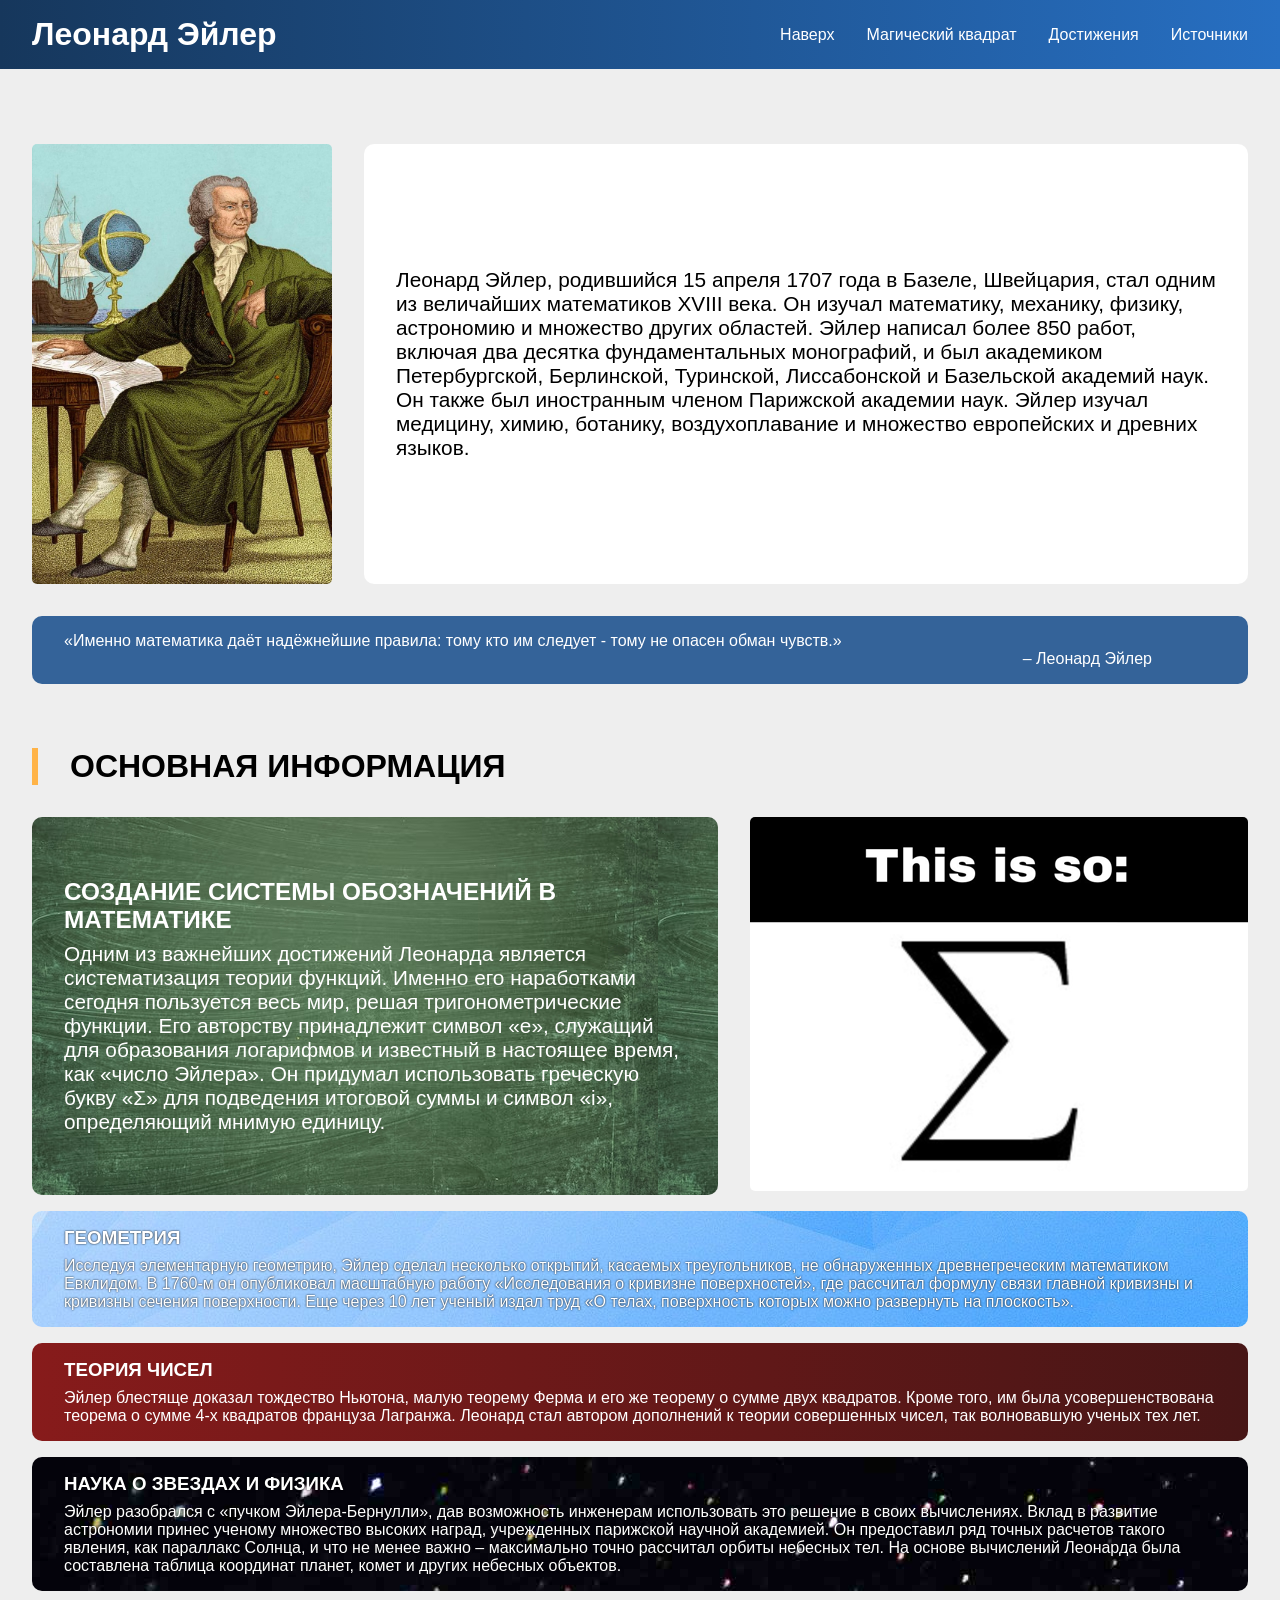
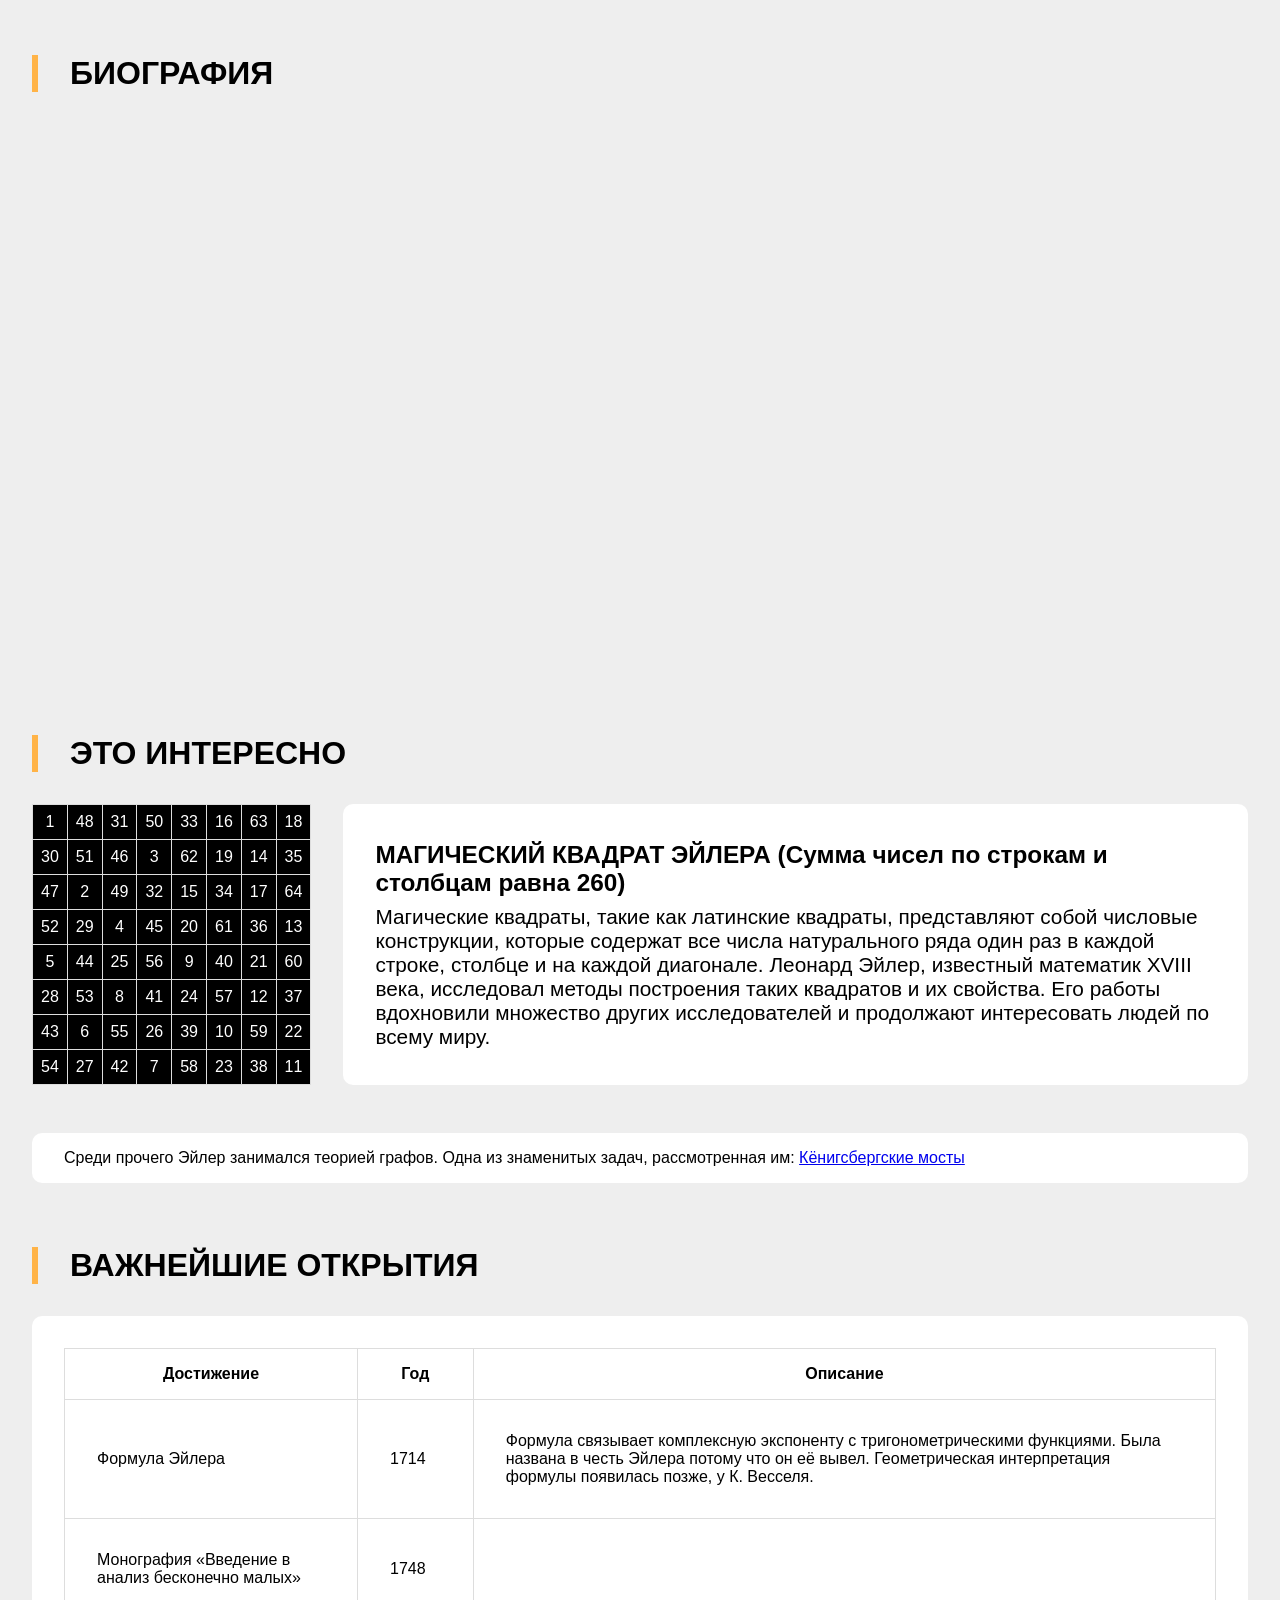
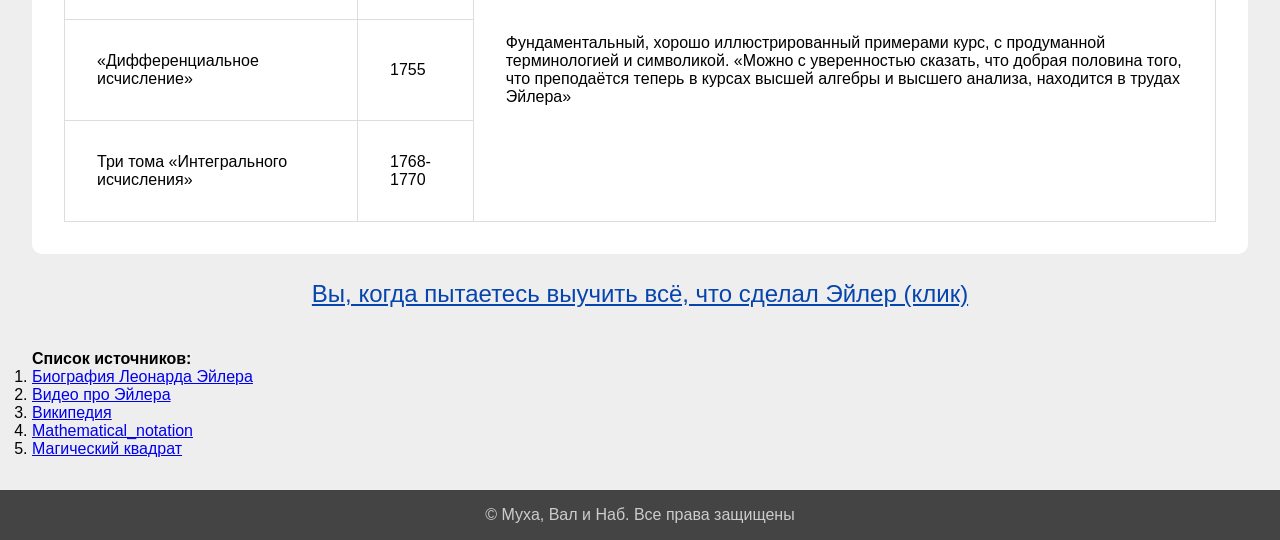
==== index.html @ 7a685817 "Update index.html" ====
<!DOCTYPE html>

<html lang="ru">
    <head>
        <meta charset="UTF-8">
        <meta name="viewport" content="width=device-width, initial-scale=1.0">
        <link rel="stylesheet" href="style.css">
        <title>Название</title>
    </head>
    
    <body>
                    <!-- Телепорт в начало страницы (навигация) -->
        <div id="top"></div>
        
                    <!-- Фиксированная шапка -->
        <header>
            <div class="headerbar">
                <h1>Леонард Эйлер</h1>
            </div>
            
            <nav>
                <ul>
                    <li><a href="#top">Наверх</a></li>
                    <li><a href="#sq_table">Магический квадрат</a></li>
                    <li><a href="#disc">Достижения</a></li>
                    <li><a href="#sources">Источники</a></li>
                </ul>
            </nav>
        </header>

                    <!-- Основная часть -->
        <main class="container">
                        <!-- Картинка Эйлера с текстом -->
            <div class="blocks_to_row">
                <img src="assets/images/Леонард Эйлер картинка.jpg" width="300" height="440"alt="* Портрет Леонарда Эйлера *">
                <section> Леонард Эйлер, родившийся 15 апреля 1707 года в Базеле, Швейцария, стал одним из величайших математиков XVIII века.
                    Он изучал математику, механику, физику, астрономию и множество других областей.
                    Эйлер написал более 850 работ, включая два десятка фундаментальных монографий, и был академиком Петербургской, Берлинской, Туринской, Лиссабонской и Базельской академий наук.
                    Он также был иностранным членом Парижской академии наук. Эйлер изучал медицину, химию, ботанику, воздухоплавание и множество европейских и древних языков.
                </section>
            </div>
            
                        <!-- Цитата -->
            <section class="quote">
                <q>Именно математика даёт надёжнейшие правила: тому кто им следует - тому не опасен обман чувств.</q><br>
                <p>– Леонард Эйлер</p>
            </section>

            <h1 class="yellow_line"> ОСНОВНАЯ ИНФОРМАЦИЯ </h1>

                        <!-- Блоки информации -->
            <div class="info">
                <div class="blocks_to_row">
                    <section class="i1">
                        <h3> <b> СОЗДАНИЕ СИСТЕМЫ ОБОЗНАЧЕНИЙ В МАТЕМАТИКЕ </b> </h3>
                        Одним из важнейших достижений Леонарда является систематизация теории функций.
                        Именно его наработками сегодня пользуется весь мир, решая тригонометрические функции. Его авторству принадлежит символ «е», служащий для образования логарифмов и известный в настоящее время, как «число Эйлера».
                        Он придумал использовать греческую букву «Σ» для подведения итоговой суммы и символ «i», определяющий мнимую единицу.
                    </section>
                    <div>
                        <img id="sigma" src="assets/videos/So-sigma.gif" alt="Сигма">
                    </div>
                </div>
                
                <section class="i2">
                    <h3> <b> ГЕОМЕТРИЯ </b> </h3>
                    Исследуя элементарную геометрию, Эйлер сделал несколько открытий, касаемых треугольников, не обнаруженных древнегреческим математиком Евклидом.
                    В 1760-м он опубликовал масштабную работу «Исследования о кривизне поверхностей», где рассчитал формулу связи главной кривизны и кривизны сечения поверхности.
                    Еще через 10 лет ученый издал труд «О телах, поверхность которых можно развернуть на плоскость».
                </section>
                
                <section class="i3">
                    <h3> <b> ТЕОРИЯ ЧИСЕЛ </b> </h3>
                    Эйлер блестяще доказал тождество Ньютона, малую теорему Ферма и его же теорему о сумме двух квадратов. Кроме того, им была усовершенствована теорема о сумме 4-х квадратов француза Лагранжа.
                    Леонард стал автором дополнений к теории совершенных чисел, так волновавшую ученых тех лет.
                </section>
                
                <section class="i4">
                    <h3> <b> НАУКА О ЗВЕЗДАХ И ФИЗИКА </b> </h3>
                    Эйлер разобрался с «пучком Эйлера-Бернулли», дав возможность инженерам использовать это решение в своих вычислениях.
                    Вклад в развитие астрономии принес ученому множество высоких наград, учрежденных парижской научной академией. Он предоставил ряд точных расчетов такого явления, как параллакс Солнца, и что не менее важно – максимально точно рассчитал орбиты небесных тел.
                    На основе вычислений Леонарда была составлена таблица координат планет, комет и других небесных объектов.
                </section>
            </div>

            <h1 class="yellow_line"> БИОГРАФИЯ </h1>

                        <!-- Видео-блок -->
            <div class="video_block">
                <iframe src="https://rutube.ru/play/embed/0e99a27dce3455c94628c81f3c180e5d/" allowfullscreen> Видео про Эйлера </iframe>
            </div>

            <h1 class="yellow_line"> ЭТО ИНТЕРЕСНО </h1>

                        <!-- Магический квадрат с текстом -->
            <div class="blocks_to_row">  
                <div id="sq_table">
                    <table id="mag_sq">
                        <tr><td>1</td><td>48</td><td>31</td><td>50</td><td>33</td><td>16</td><td>63</td><td>18</td></tr>
                        <tr><td>30</td><td>51</td><td>46</td><td>3</td><td>62</td><td>19</td><td>14</td><td>35</td></tr>
                        <tr><td>47</td><td>2</td><td>49</td><td>32</td><td>15</td><td>34</td><td>17</td><td>64</td></tr>
                        <tr><td>52</td><td>29</td><td>4</td><td>45</td><td>20</td><td>61</td><td>36</td><td>13</td></tr>
                        <tr><td>5</td><td>44</td><td>25</td><td>56</td><td>9</td><td>40</td><td>21</td><td>60</td></tr>
                        <tr><td>28</td><td>53</td><td>8</td><td>41</td><td>24</td><td>57</td><td>12</td><td>37</td></tr>
                        <tr><td>43</td><td>6</td><td>55</td><td>26</td><td>39</td><td>10</td><td>59</td><td>22</td></tr>
                        <tr><td>54</td><td>27</td><td>42</td><td>7</td><td>58</td><td>23</td><td>38</td><td>11</td></tr>
                    </table>
                </div>
            
                <section>
                    <h3> <b> МАГИЧЕСКИЙ КВАДРАТ ЭЙЛЕРА </b> (Сумма чисел по строкам и столбцам равна 260)</h3> Магические квадраты, такие как латинские квадраты, представляют собой числовые конструкции, которые содержат все числа натурального ряда один раз в каждой строке, столбце и на каждой диагонале.
                    Леонард Эйлер, известный математик XVIII века, исследовал методы построения таких квадратов и их свойства.
                    Его работы вдохновили множество других исследователей и продолжают интересовать людей по всему миру. 
                </section>
            </div>

                        <!-- Текст с ссылкой -->
            <section id="k_bridges">
                Среди прочего Эйлер занимался теорией графов. Одна из знаменитых задач, рассмотренная им: <a href="https://rutube.ru/video/8096d80621cecfce7cf5776ad8ad9b78/?r=wd"> Кёнигсбергские мосты </a>
            </section>

            <h1 class="yellow_line"> ВАЖНЕЙШИЕ ОТКРЫТИЯ </h1>

                        <!-- Таблица -->
            <section id="disc" class="table_section">
                <table> 
                    <thead>
                        <tr><th> Достижение </th> <th> Год </th> <th> Описание </th></tr>
                    </thead>
                
                    <tbody>
                        <tr><td> Формула Эйлера </td> <td> 1714 </td> <td> Формула связывает комплексную экспоненту с тригонометрическими функциями. Была названа в честь Эйлера потому что он её вывел. Геометрическая интерпретация формулы появилась позже, у К. Весселя. </td></tr>
                        <tr><td> Монография «Введение в анализ бесконечно малых» </td> <td> 1748 </td> <td rowspan = "3"> Фундаментальный, хорошо иллюстрированный примерами курс, с продуманной терминологией и символикой.
                            «Можно с уверенностью сказать, что добрая половина того, что преподаётся теперь в курсах высшей алгебры и высшего анализа, находится в трудах Эйлера»   </td></tr>
                        <tr><td> «Дифференциальное исчисление» </td> <td> 1755 </td> </tr>
                        <tr><td> Три тома «Интегрального исчисления» </td> <td> 1768-1770 </td> </tr>
                    </tbody>
                </table>
            </section>

                    <!-- Текст с появляющейся гифкой -->
            <div class="gif_block">
                <input type="checkbox" id="showgif" hidden>
                <label for="showgif"> Вы, когда пытаетесь выучить всё, что сделал Эйлер (клик) </label>
                <div class="gif-place">
                    <img src="assets/images/maths.gif" alt="Смешная гифка">
                </div>
            </div>
        
            <div id="sources" class="source_list">
                <h4> Список источников: </h4>
                <ol>
                    <li> <a href="https://biographe.ru/uchenie/leonard-eiler"> Биография Леонарда Эйлера </a> </li>
                    <li> <a href="https://rutube.ru/video/0e99a27dce3455c94628c81f3c180e5d/"> Видео про Эйлера</a> </li>
                    <li> <a href="https://ru.wikipedia.org/wiki/%D0%AD%D0%B9%D0%BB%D0%B5%D1%80,_%D0%9B%D0%B5%D0%BE%D0%BD%D0%B0%D1%80%D0%B4#HeroSection"> Википедия </a> </li>
                    <li> <a href="https://math.fandom.com/wiki/Mathematical_notation"> Mathematical_notation </a> </li>
                    <li> <a href="https://www.johndcook.com/blog/magic_knight/"> Магический квадрат </a> </li>
                </ol>
            </div>
        </main>

                    <!-- Подвал -->
        <footer>
            <p>&copy; Муха, Вал и Наб. Все права защищены</p>
        </footer>
    </body>
</html>
---- style.css ----
* {
    box-sizing: border-box;
    margin: 0;
    padding: 0;
}

body {
    font-family: 'Times New Roman Regular', sans-serif;
    background-color: #eee;
}

@font-face {
    font-family: 'preciosa';
    src: url('assets/fonts/Preciosa.ttf') format('truetype');
    font-family: 'ryga';
    src: url('assets/fonts/Ryga.otf') format('truetype');
    font-family: 'weloghan';
    src: url('assets/fonts/Weloghan.otf') format('truetype');
}

@import url('https://ru.azfonts.net/fonts/times-new-roman-cyr/regular-228710');

header {
    font-family: 'preciosa', sans-serif;
    z-index: 1000;
    position: fixed;
    top: 0;
    left: 0;
    width: 100%;
    background: linear-gradient(90deg, #16375c, #276fc2);
    color: white;
    display: flex;
    border: 4px;
    padding: 1rem 2rem;
    flex-wrap: wrap;
    justify-content: space-between;
    align-items: center;
}

footer {
    background: #444;
    color: #ccc;
    text-align: center;
    padding: 1rem;
}

nav ul {
    display: flex;
    gap: 2rem;
    list-style: none;
}

nav a {
    color: white;
    text-decoration: none;
    transition: 0.2s;
}

nav a:hover {        /* Подсветка текста жёлтым при наведении */
    color: #ffd966;
    text-decoration: underline;
}

section:hover, img:hover, iframe:hover, #mag_sq:hover {        /* Увеличение */
    transform: scale(1.005);
}

img, iframe {        /* Скруглённые рамочки */
    border-radius: 5px;
}

th {
    border: 1px solid #ddd;
    padding: 1rem;
    text-align: center;
}

td {
    border: 1px solid #ddd;
    padding: 2rem;
    text-align: left;
}

table {
    border-collapse: collapse;
}

.table_section table {        /* Таблица с фактами */
    width: 100%;
    margin: 1rem 0;
}

#mag_sq td {        /* Магический квадрат */
    padding: 0.5rem;
    width: 16px;
    height: 16px;
    text-align: center;
    text-shadow: 0px 0px 1px black;
}

#mag_sq {
    color: white;
    background: black url(assets/images/Магический-Квадрат.jpg);
}

#k_bridges {
    margin: 3rem 0rem;
}

.blocks_to_row {
    display: flex;
    gap: 2rem;
    flex-wrap: wrap;
}

.blocks_to_row section {
    flex: 1;
    display: flex;
    flex-direction: column;
    justify-content: center;
    margin: 0;
    font-size: 1.3rem;
}

.container {
    padding: 9rem 2rem 2rem 2rem;
}

section {        /* Белые окошки */
    background: white;
    border-radius: 10px;
    padding: 1rem 2rem;
    margin: 1rem 0;
}

.yellow_line {          /* Жёлтая полоска слева */
    margin: 4rem 0rem 2rem;
    border-left: 6px solid #ffb347;
    padding-left: 2rem;
}

h3 {        /* Заголовки в блоках информации i1 i2 i3 i4 */
    margin-bottom: 0.5rem;
}

.i1 {
    background: black url(assets/images/Зеленая-доска.jpg);
    color: white;
}

.i2 {
    background: black url(assets/images/Синие-треугольнички.jpg);
    color: white;
    text-shadow: 0px 0px 2px black;
}

.i3 {
    background: linear-gradient(270deg, #471616, #871b1b);
    color: white;
}

.i4 {
    background: black url(assets/images/Звёзды.jpg);
    color: white;
    text-shadow: 0px 0px 3px black;
}

.quote {        /* Цитата */
    background-color: #346399;
    color: white;
    margin: 2rem 0rem 4rem;
}

.quote p {
    text-align: right;
    margin-right: 4rem;
}

iframe {
    width: 80%;
    aspect-ratio: 16 / 9;
    border: none;
}

.video_block {
    display: flex;
    justify-content: center;
}

.gif_block {
    text-align: center;
    margin-bottom: 2rem;
}

.gif-place img {        /* Гифка */
    max-width: 80%;
    border-radius: 10px;
}

.gif-place {
    display: none;
    margin-top: 15px;
}

#showgif:checked ~ .gif-place {         /* Показать гифку */
    display: block;
}

label {         /* Кликабельный текст */
    text-decoration: underline;
    color: #0645ad;
    font-size: 1.5rem;
    cursor: pointer;
    display: inline-block;
    margin: 10px 0;
}

@media (max-width: 768px) {        /* Адаптивный дизайн */
    header {
        flex-direction: column;
        text-align: center;
        gap: 0.5rem;
    }

    nav ul {
        gap: 1rem;
        flex-wrap: wrap;
        justify-content: center;
    }
    
    .blocks_to_row {
        flex-direction: column;
        align-items: center;
    }

    .blocks_to_row section {
        width: 100%;
        flex-shrink: 1;
    }

     iframe {
        width: 100%;
    }

    #sigma {
        width: 100%;
    }

    .table_section th, .table_section td {
        padding: 0.75rem;
    }
}
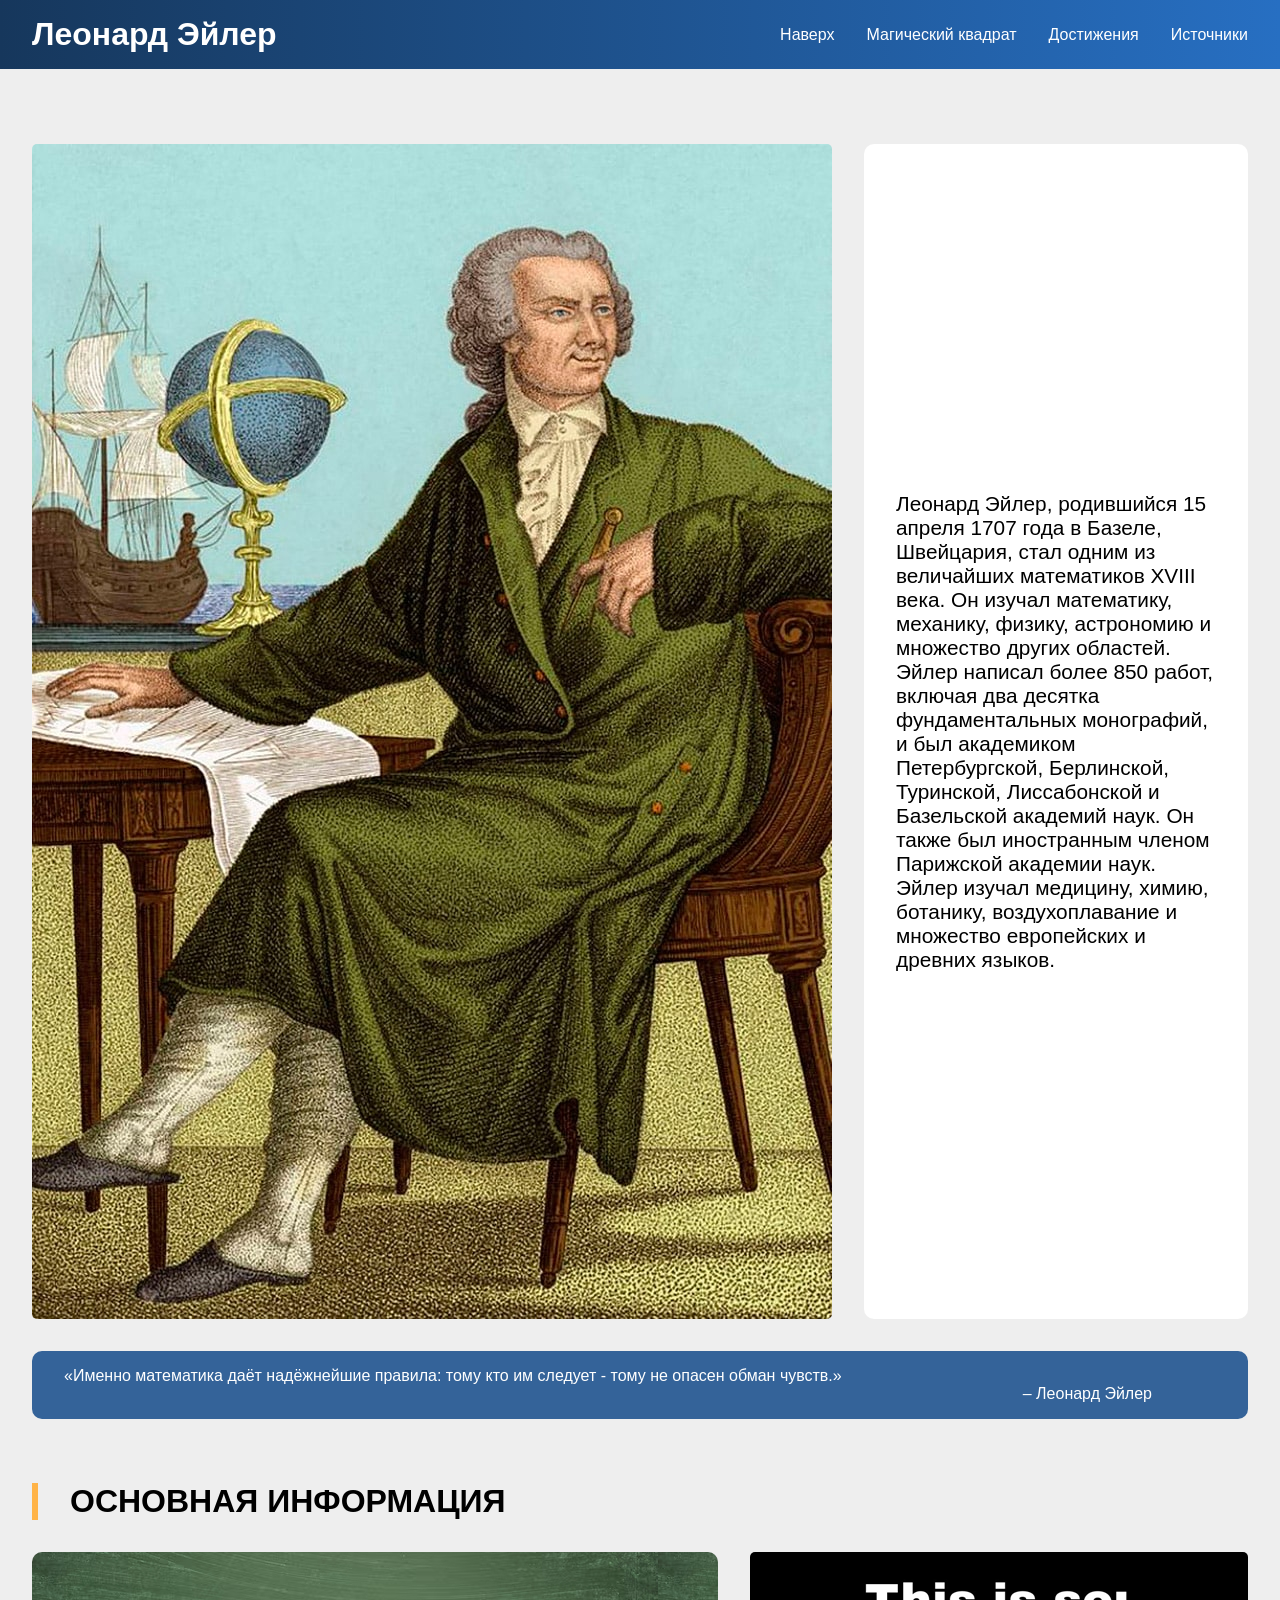
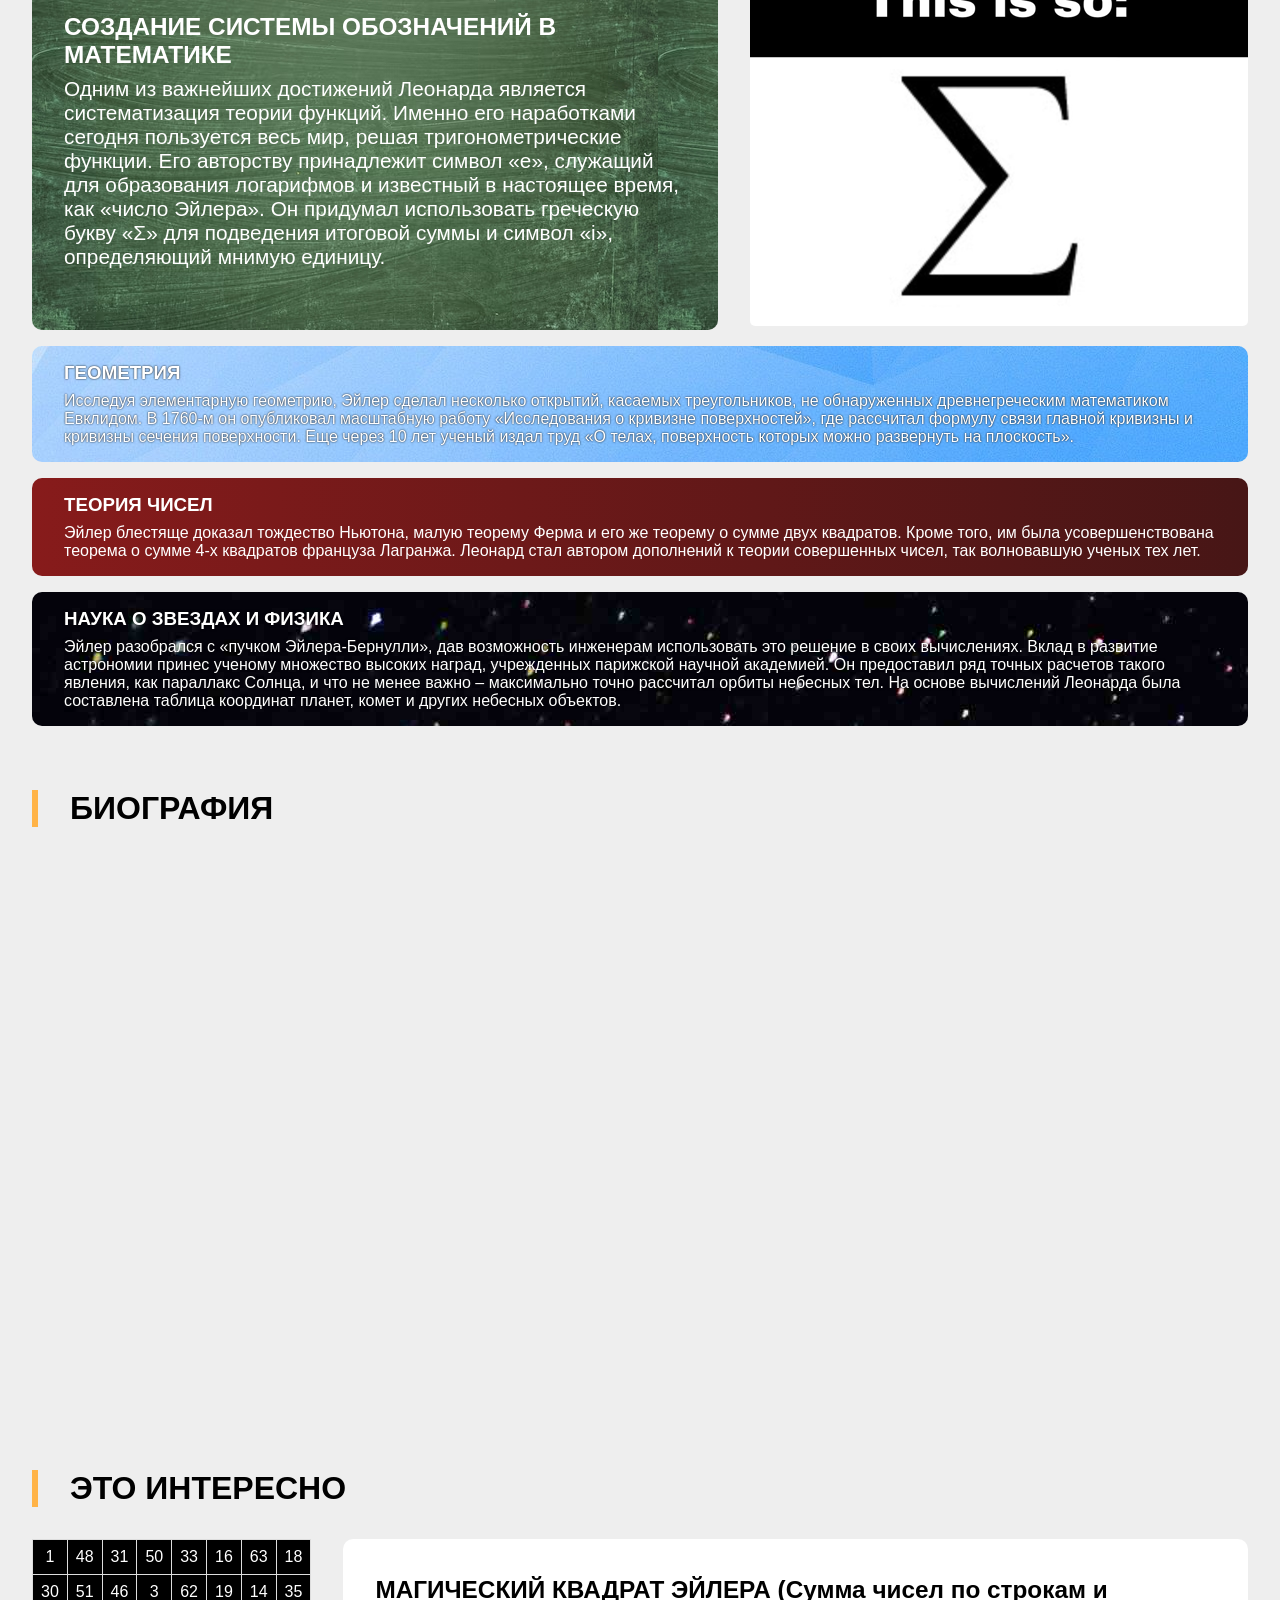
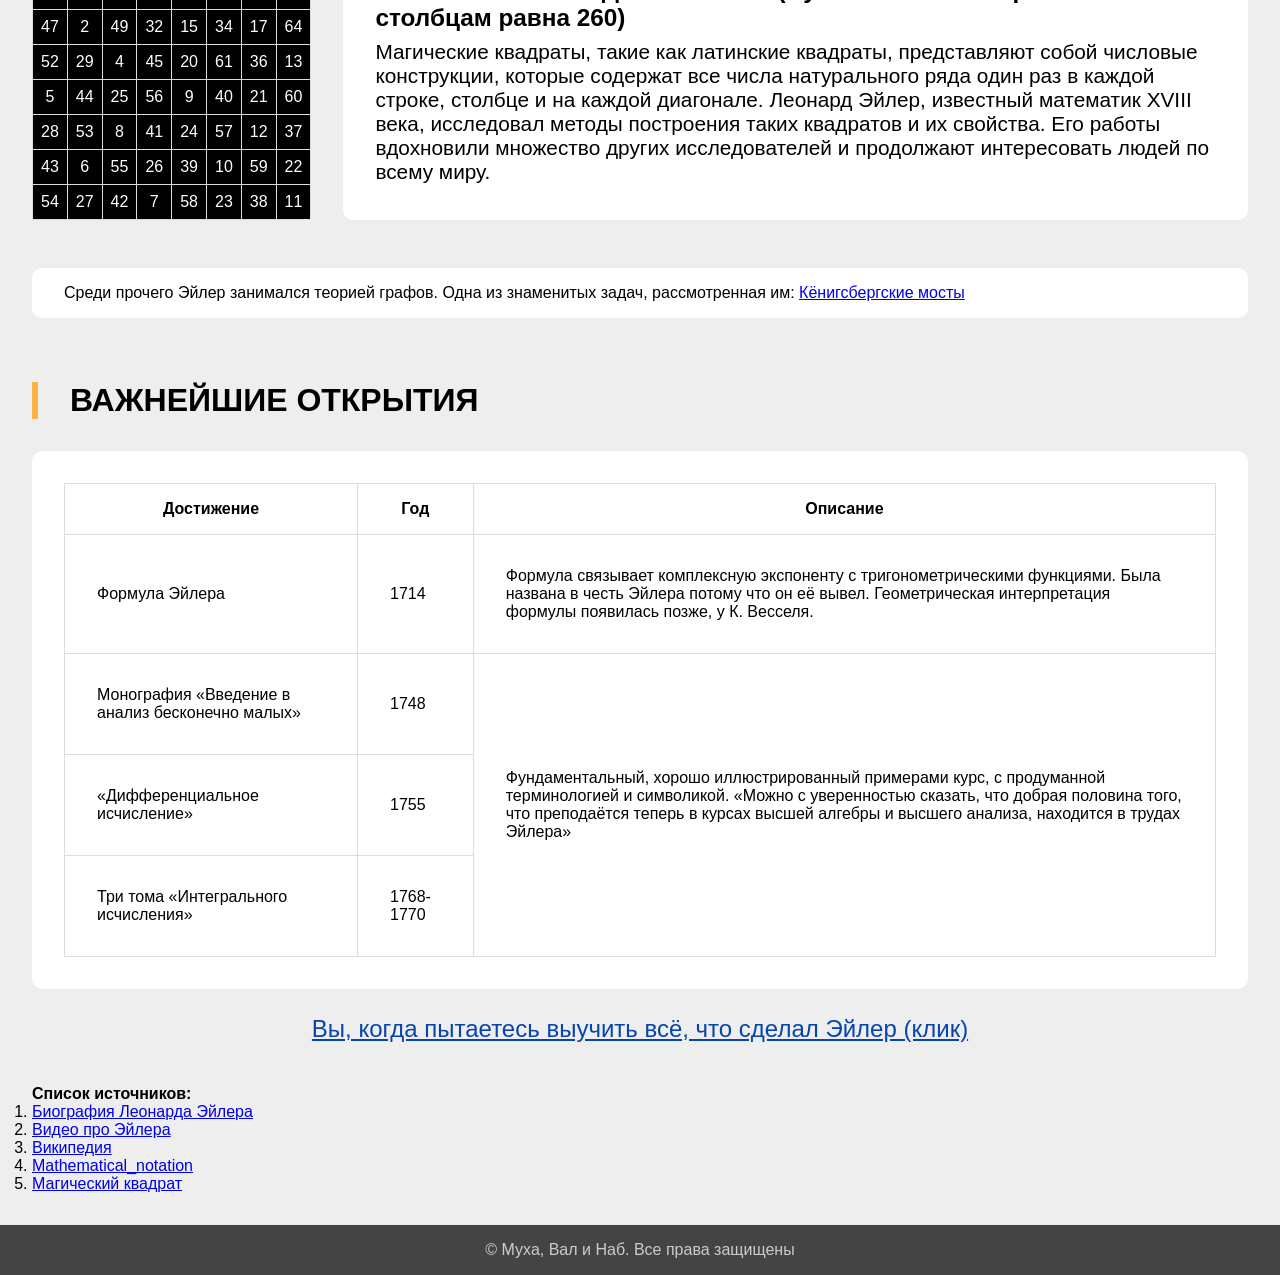
==== commit 3b568275: "Update index.html" ====
--- a/index.html
+++ b/index.html
@@ -32,7 +32,7 @@
         <main class="container">
                         <!-- Картинка Эйлера с текстом -->
             <div class="blocks_to_row">
-                <img src="assets/images/Леонард Эйлер картинка.jpg" width="300" height="440"alt="* Портрет Леонарда Эйлера *">
+                <img id="euler" src="assets/images/Леонард Эйлер картинка.jpg" alt="* Портрет Леонарда Эйлера *">
                 <section> Леонард Эйлер, родившийся 15 апреля 1707 года в Базеле, Швейцария, стал одним из величайших математиков XVIII века.
                     Он изучал математику, механику, физику, астрономию и множество других областей.
                     Эйлер написал более 850 работ, включая два десятка фундаментальных монографий, и был академиком Петербургской, Берлинской, Туринской, Лиссабонской и Базельской академий наук.
--- a/style.css
+++ b/style.css
@@ -85,11 +85,6 @@
     border-collapse: collapse;
 }
 
-.table_section table {        /* Таблица с фактами */
-    width: 100%;
-    margin: 1rem 0;
-}
-
 #mag_sq td {        /* Магический квадрат */
     padding: 0.5rem;
     width: 16px;
@@ -105,6 +100,15 @@
 
 #k_bridges {
     margin: 3rem 0rem;
+}
+
+.table_section {
+    overflow-x: auto;
+}
+
+.table_section table {        /* Таблица с открытиями */
+    width: 100%;
+    margin: 1rem 0;
 }
 
 .blocks_to_row {
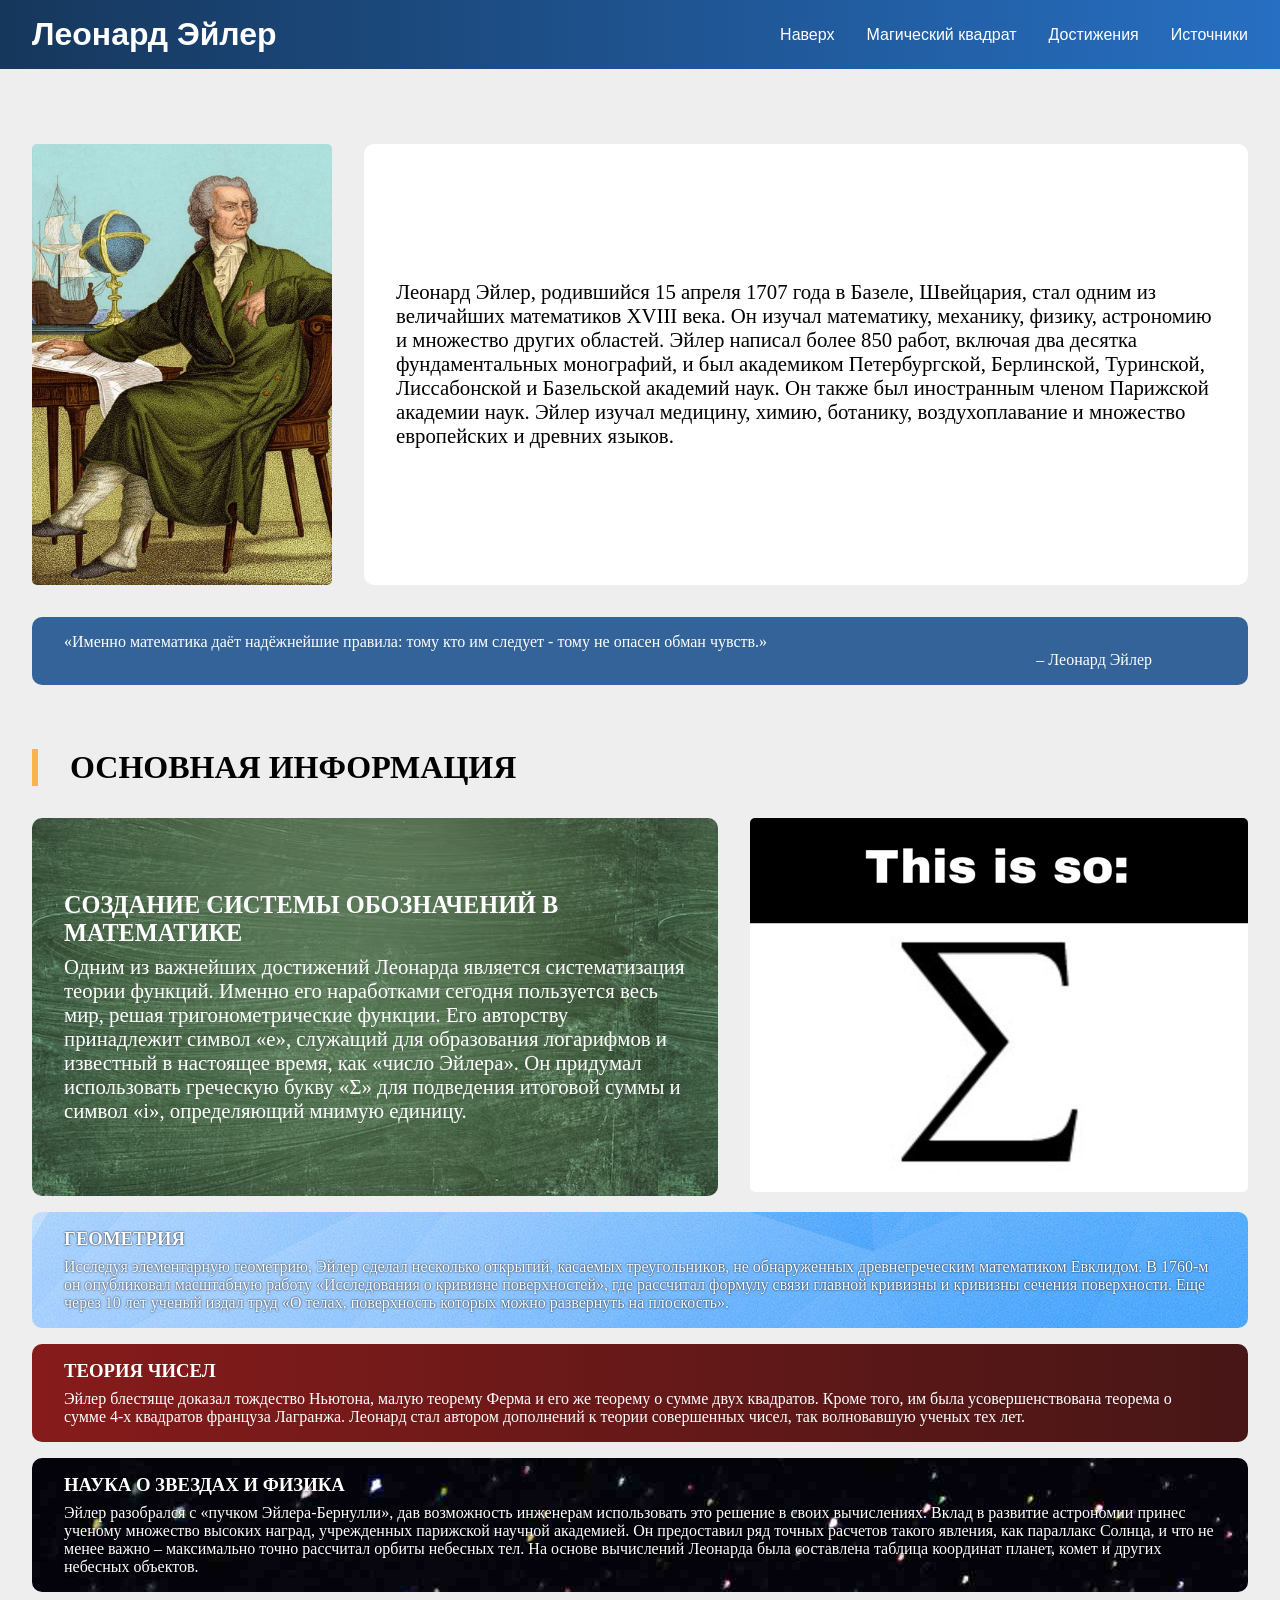
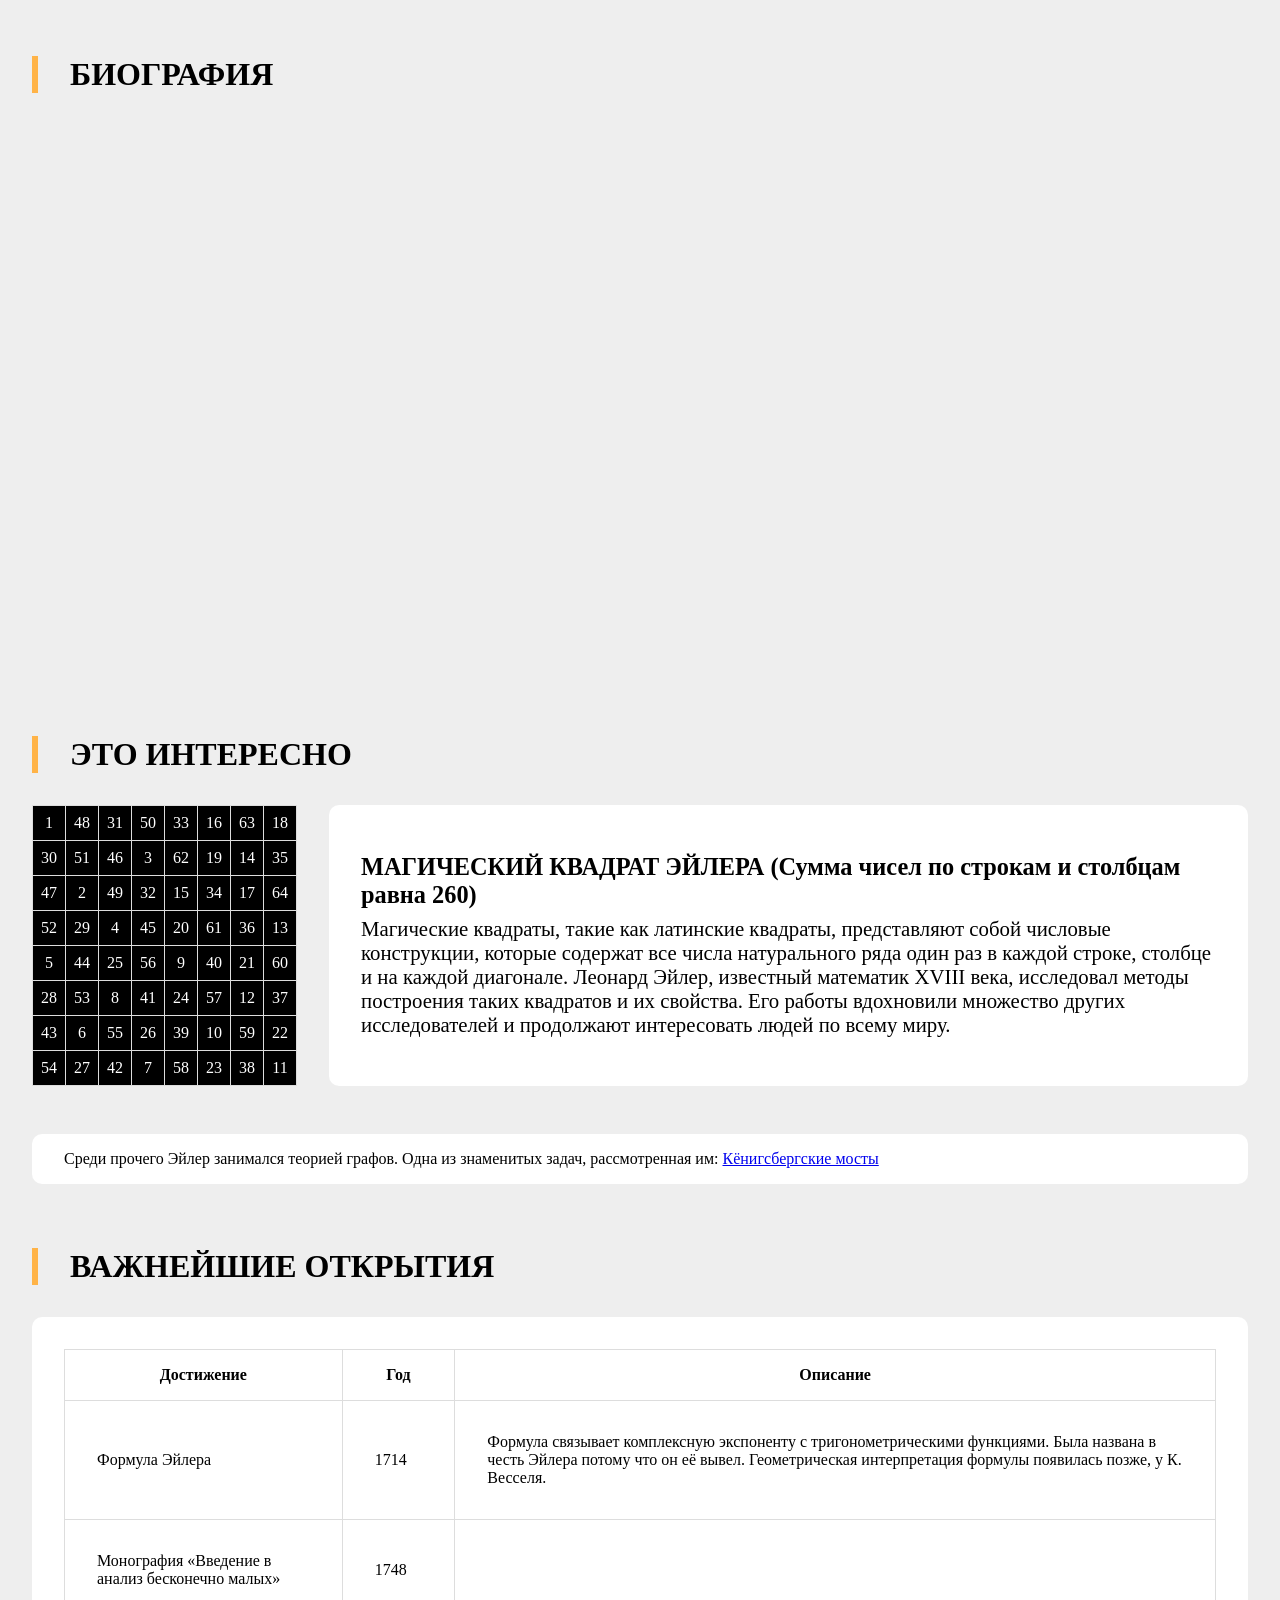
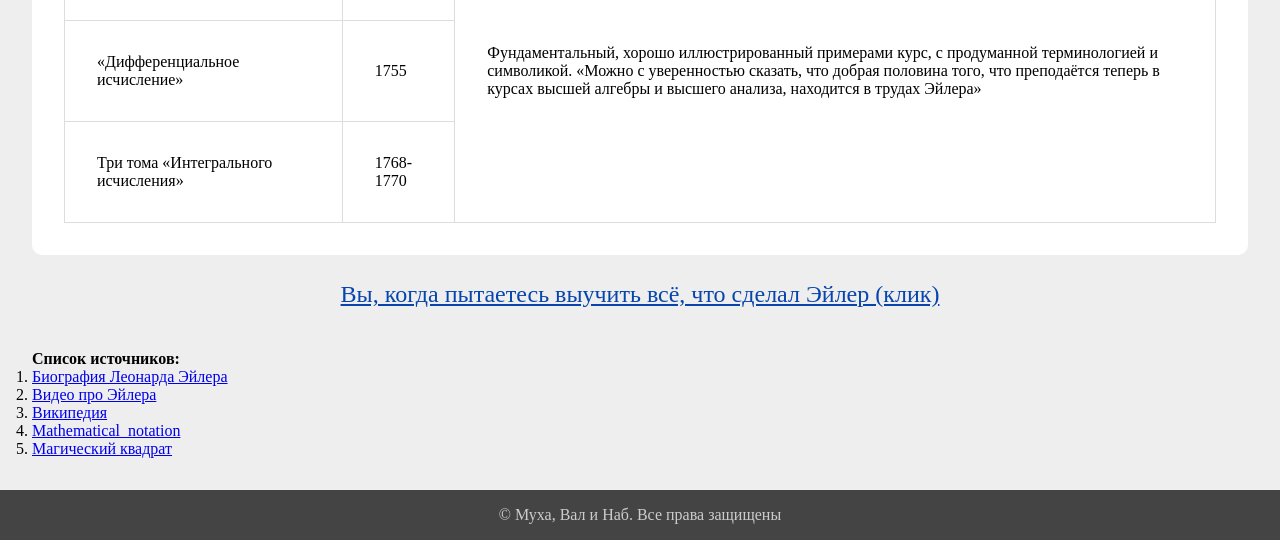
==== commit 76787125: "Update index.html" ====
--- a/index.html
+++ b/index.html
@@ -20,20 +20,21 @@
             
             <nav>
                 <ul>
-                    <li><a href="#top">Наверх</a></li>
-                    <li><a href="#sq_table">Магический квадрат</a></li>
-                    <li><a href="#disc">Достижения</a></li>
-                    <li><a href="#sources">Источники</a></li>
+                    <li> <a href="#top">Наверх</a> </li>
+                    <li> <a href="#sq_table">Магический квадрат</a> </li>
+                    <li> <a href="#disc">Достижения</a> </li>
+                    <li> <a href="#sources">Источники</a> </li>
                 </ul>
             </nav>
         </header>
-
                     <!-- Основная часть -->
         <main class="container">
+            
                         <!-- Картинка Эйлера с текстом -->
             <div class="blocks_to_row">
                 <img id="euler" src="assets/images/Леонард Эйлер картинка.jpg" alt="* Портрет Леонарда Эйлера *">
-                <section> Леонард Эйлер, родившийся 15 апреля 1707 года в Базеле, Швейцария, стал одним из величайших математиков XVIII века.
+                <section id="intro">
+                    Леонард Эйлер, родившийся 15 апреля 1707 года в Базеле, Швейцария, стал одним из величайших математиков XVIII века.
                     Он изучал математику, механику, физику, астрономию и множество других областей.
                     Эйлер написал более 850 работ, включая два десятка фундаментальных монографий, и был академиком Петербургской, Берлинской, Туринской, Лиссабонской и Базельской академий наук.
                     Он также был иностранным членом Парижской академии наук. Эйлер изучал медицину, химию, ботанику, воздухоплавание и множество европейских и древних языков.
@@ -52,7 +53,7 @@
             <div class="info">
                 <div class="blocks_to_row">
                     <section class="i1">
-                        <h3> <b> СОЗДАНИЕ СИСТЕМЫ ОБОЗНАЧЕНИЙ В МАТЕМАТИКЕ </b> </h3>
+                        <h3> <b>СОЗДАНИЕ СИСТЕМЫ ОБОЗНАЧЕНИЙ В МАТЕМАТИКЕ</b> </h3>
                         Одним из важнейших достижений Леонарда является систематизация теории функций.
                         Именно его наработками сегодня пользуется весь мир, решая тригонометрические функции. Его авторству принадлежит символ «е», служащий для образования логарифмов и известный в настоящее время, как «число Эйлера».
                         Он придумал использовать греческую букву «Σ» для подведения итоговой суммы и символ «i», определяющий мнимую единицу.
@@ -63,52 +64,53 @@
                 </div>
                 
                 <section class="i2">
-                    <h3> <b> ГЕОМЕТРИЯ </b> </h3>
+                    <h3> <b>ГЕОМЕТРИЯ</b> </h3>
                     Исследуя элементарную геометрию, Эйлер сделал несколько открытий, касаемых треугольников, не обнаруженных древнегреческим математиком Евклидом.
                     В 1760-м он опубликовал масштабную работу «Исследования о кривизне поверхностей», где рассчитал формулу связи главной кривизны и кривизны сечения поверхности.
                     Еще через 10 лет ученый издал труд «О телах, поверхность которых можно развернуть на плоскость».
                 </section>
                 
                 <section class="i3">
-                    <h3> <b> ТЕОРИЯ ЧИСЕЛ </b> </h3>
+                    <h3> <b>ТЕОРИЯ ЧИСЕЛ</b> </h3>
                     Эйлер блестяще доказал тождество Ньютона, малую теорему Ферма и его же теорему о сумме двух квадратов. Кроме того, им была усовершенствована теорема о сумме 4-х квадратов француза Лагранжа.
                     Леонард стал автором дополнений к теории совершенных чисел, так волновавшую ученых тех лет.
                 </section>
                 
                 <section class="i4">
-                    <h3> <b> НАУКА О ЗВЕЗДАХ И ФИЗИКА </b> </h3>
+                    <h3> <b>НАУКА О ЗВЕЗДАХ И ФИЗИКА</b> </h3>
                     Эйлер разобрался с «пучком Эйлера-Бернулли», дав возможность инженерам использовать это решение в своих вычислениях.
                     Вклад в развитие астрономии принес ученому множество высоких наград, учрежденных парижской научной академией. Он предоставил ряд точных расчетов такого явления, как параллакс Солнца, и что не менее важно – максимально точно рассчитал орбиты небесных тел.
                     На основе вычислений Леонарда была составлена таблица координат планет, комет и других небесных объектов.
                 </section>
             </div>
 
-            <h1 class="yellow_line"> БИОГРАФИЯ </h1>
+            <h1 class="yellow_line">БИОГРАФИЯ</h1>
 
                         <!-- Видео-блок -->
             <div class="video_block">
                 <iframe src="https://rutube.ru/play/embed/0e99a27dce3455c94628c81f3c180e5d/" allowfullscreen> Видео про Эйлера </iframe>
             </div>
 
-            <h1 class="yellow_line"> ЭТО ИНТЕРЕСНО </h1>
+            <h1 class="yellow_line">ЭТО ИНТЕРЕСНО</h1>
 
                         <!-- Магический квадрат с текстом -->
             <div class="blocks_to_row">  
                 <div id="sq_table">
                     <table id="mag_sq">
-                        <tr><td>1</td><td>48</td><td>31</td><td>50</td><td>33</td><td>16</td><td>63</td><td>18</td></tr>
-                        <tr><td>30</td><td>51</td><td>46</td><td>3</td><td>62</td><td>19</td><td>14</td><td>35</td></tr>
-                        <tr><td>47</td><td>2</td><td>49</td><td>32</td><td>15</td><td>34</td><td>17</td><td>64</td></tr>
-                        <tr><td>52</td><td>29</td><td>4</td><td>45</td><td>20</td><td>61</td><td>36</td><td>13</td></tr>
-                        <tr><td>5</td><td>44</td><td>25</td><td>56</td><td>9</td><td>40</td><td>21</td><td>60</td></tr>
-                        <tr><td>28</td><td>53</td><td>8</td><td>41</td><td>24</td><td>57</td><td>12</td><td>37</td></tr>
-                        <tr><td>43</td><td>6</td><td>55</td><td>26</td><td>39</td><td>10</td><td>59</td><td>22</td></tr>
-                        <tr><td>54</td><td>27</td><td>42</td><td>7</td><td>58</td><td>23</td><td>38</td><td>11</td></tr>
+                        <tr> <td>1</td> <td>48</td> <td>31</td> <td>50</td> <td>33</td> <td>16</td> <td>63</td> <td>18</td> </tr>
+                        <tr> <td>30</td> <td>51</td> <td>46</td> <td>3</td> <td>62</td> <td>19</td> <td>14</td> <td>35</td> </tr>
+                        <tr> <td>47</td> <td>2</td> <td>49</td> <td>32</td> <td>15</td> <td>34</td><td>17</td> <td>64</td> </tr>
+                        <tr> <td>52</td> <td>29</td> <td>4</td> <td>45</td> <td>20</td> <td>61</td><td>36</td> <td>13</td> </tr>
+                        <tr> <td>5</td> <td>44</td> <td>25</td> <td>56</td> <td>9</td> <td>40</td><td>21</td> <td>60</td> </tr>
+                        <tr> <td>28</td> <td>53</td> <td>8</td> <td>41</td> <td>24</td> <td>57</td><td>12</td> <td>37</td> </tr>
+                        <tr> <td>43</td> <td>6</td> <td>55</td> <td>26</td> <td>39</td> <td>10</td><td>59</td> <td>22</td> </tr>
+                        <tr> <td>54</td> <td>27</td> <td>42</td> <td>7</td> <td>58</td> <td>23</td><td>38</td> <td>11</td> </tr>
                     </table>
                 </div>
             
                 <section>
-                    <h3> <b> МАГИЧЕСКИЙ КВАДРАТ ЭЙЛЕРА </b> (Сумма чисел по строкам и столбцам равна 260)</h3> Магические квадраты, такие как латинские квадраты, представляют собой числовые конструкции, которые содержат все числа натурального ряда один раз в каждой строке, столбце и на каждой диагонале.
+                    <h3> <b>МАГИЧЕСКИЙ КВАДРАТ ЭЙЛЕРА</b> (Сумма чисел по строкам и столбцам равна 260) </h3>
+                    Магические квадраты, такие как латинские квадраты, представляют собой числовые конструкции, которые содержат все числа натурального ряда один раз в каждой строке, столбце и на каждой диагонале.
                     Леонард Эйлер, известный математик XVIII века, исследовал методы построения таких квадратов и их свойства.
                     Его работы вдохновили множество других исследователей и продолжают интересовать людей по всему миру. 
                 </section>
@@ -119,7 +121,7 @@
                 Среди прочего Эйлер занимался теорией графов. Одна из знаменитых задач, рассмотренная им: <a href="https://rutube.ru/video/8096d80621cecfce7cf5776ad8ad9b78/?r=wd"> Кёнигсбергские мосты </a>
             </section>
 
-            <h1 class="yellow_line"> ВАЖНЕЙШИЕ ОТКРЫТИЯ </h1>
+            <h1 class="yellow_line">ВАЖНЕЙШИЕ ОТКРЫТИЯ</h1>
 
                         <!-- Таблица -->
             <section id="disc" class="table_section">
@@ -131,7 +133,7 @@
                     <tbody>
                         <tr><td> Формула Эйлера </td> <td> 1714 </td> <td> Формула связывает комплексную экспоненту с тригонометрическими функциями. Была названа в честь Эйлера потому что он её вывел. Геометрическая интерпретация формулы появилась позже, у К. Весселя. </td></tr>
                         <tr><td> Монография «Введение в анализ бесконечно малых» </td> <td> 1748 </td> <td rowspan = "3"> Фундаментальный, хорошо иллюстрированный примерами курс, с продуманной терминологией и символикой.
-                            «Можно с уверенностью сказать, что добрая половина того, что преподаётся теперь в курсах высшей алгебры и высшего анализа, находится в трудах Эйлера»   </td></tr>
+                            «Можно с уверенностью сказать, что добрая половина того, что преподаётся теперь в курсах высшей алгебры и высшего анализа, находится в трудах Эйлера» </td></tr>
                         <tr><td> «Дифференциальное исчисление» </td> <td> 1755 </td> </tr>
                         <tr><td> Три тома «Интегрального исчисления» </td> <td> 1768-1770 </td> </tr>
                     </tbody>
@@ -161,7 +163,7 @@
 
                     <!-- Подвал -->
         <footer>
-            <p>&copy; Муха, Вал и Наб. Все права защищены</p>
+            <p> &copy; Муха, Вал и Наб. Все права защищены </p>
         </footer>
     </body>
 </html>
--- a/style.css
+++ b/style.css
@@ -5,20 +5,18 @@
 }
 
 body {
-    font-family: 'Times New Roman Regular', sans-serif;
+    font-family: 'Rome', "Times New Roman", Times, sans-serif;
     background-color: #eee;
 }
 
 @font-face {
     font-family: 'preciosa';
     src: url('assets/fonts/Preciosa.ttf') format('truetype');
-    font-family: 'ryga';
-    src: url('assets/fonts/Ryga.otf') format('truetype');
-    font-family: 'weloghan';
-    src: url('assets/fonts/Weloghan.otf') format('truetype');
-}
-
-@import url('https://ru.azfonts.net/fonts/times-new-roman-cyr/regular-228710');
+    font-family: 'Rome';
+    src: url('assets/fonts/STRomeTrial-Medium.ttf') format('truetype');
+}
+
+@import url('https://fonts.googleapis.com/css2?family=Open+Sans:wght@400;700&display=swap');
 
 header {
     font-family: 'preciosa', sans-serif;
@@ -91,6 +89,7 @@
     height: 16px;
     text-align: center;
     text-shadow: 0px 0px 1px black;
+    font-family: 'preciosa', 'Rome' , "Times New Roman", Times, sans-serif;
 }
 
 #mag_sq {
@@ -100,6 +99,16 @@
 
 #k_bridges {
     margin: 3rem 0rem;
+}
+
+
+#euler {
+    width: 300px;
+    hight: 440px;
+}
+
+#intro {
+    font-family: 'Rome' , "Times New Roman", Times, sans-serif;
 }
 
 .table_section {
@@ -141,6 +150,7 @@
     margin: 4rem 0rem 2rem;
     border-left: 6px solid #ffb347;
     padding-left: 2rem;
+    font-family: 'preciosa', 'Rome' , "Times New Roman", Times, sans-serif;
 }
 
 h3 {        /* Заголовки в блоках информации i1 i2 i3 i4 */
@@ -173,6 +183,7 @@
     background-color: #346399;
     color: white;
     margin: 2rem 0rem 4rem;
+    font-family: 'preciosa', 'Rome' , "Times New Roman", Times, sans-serif;
 }
 
 .quote p {
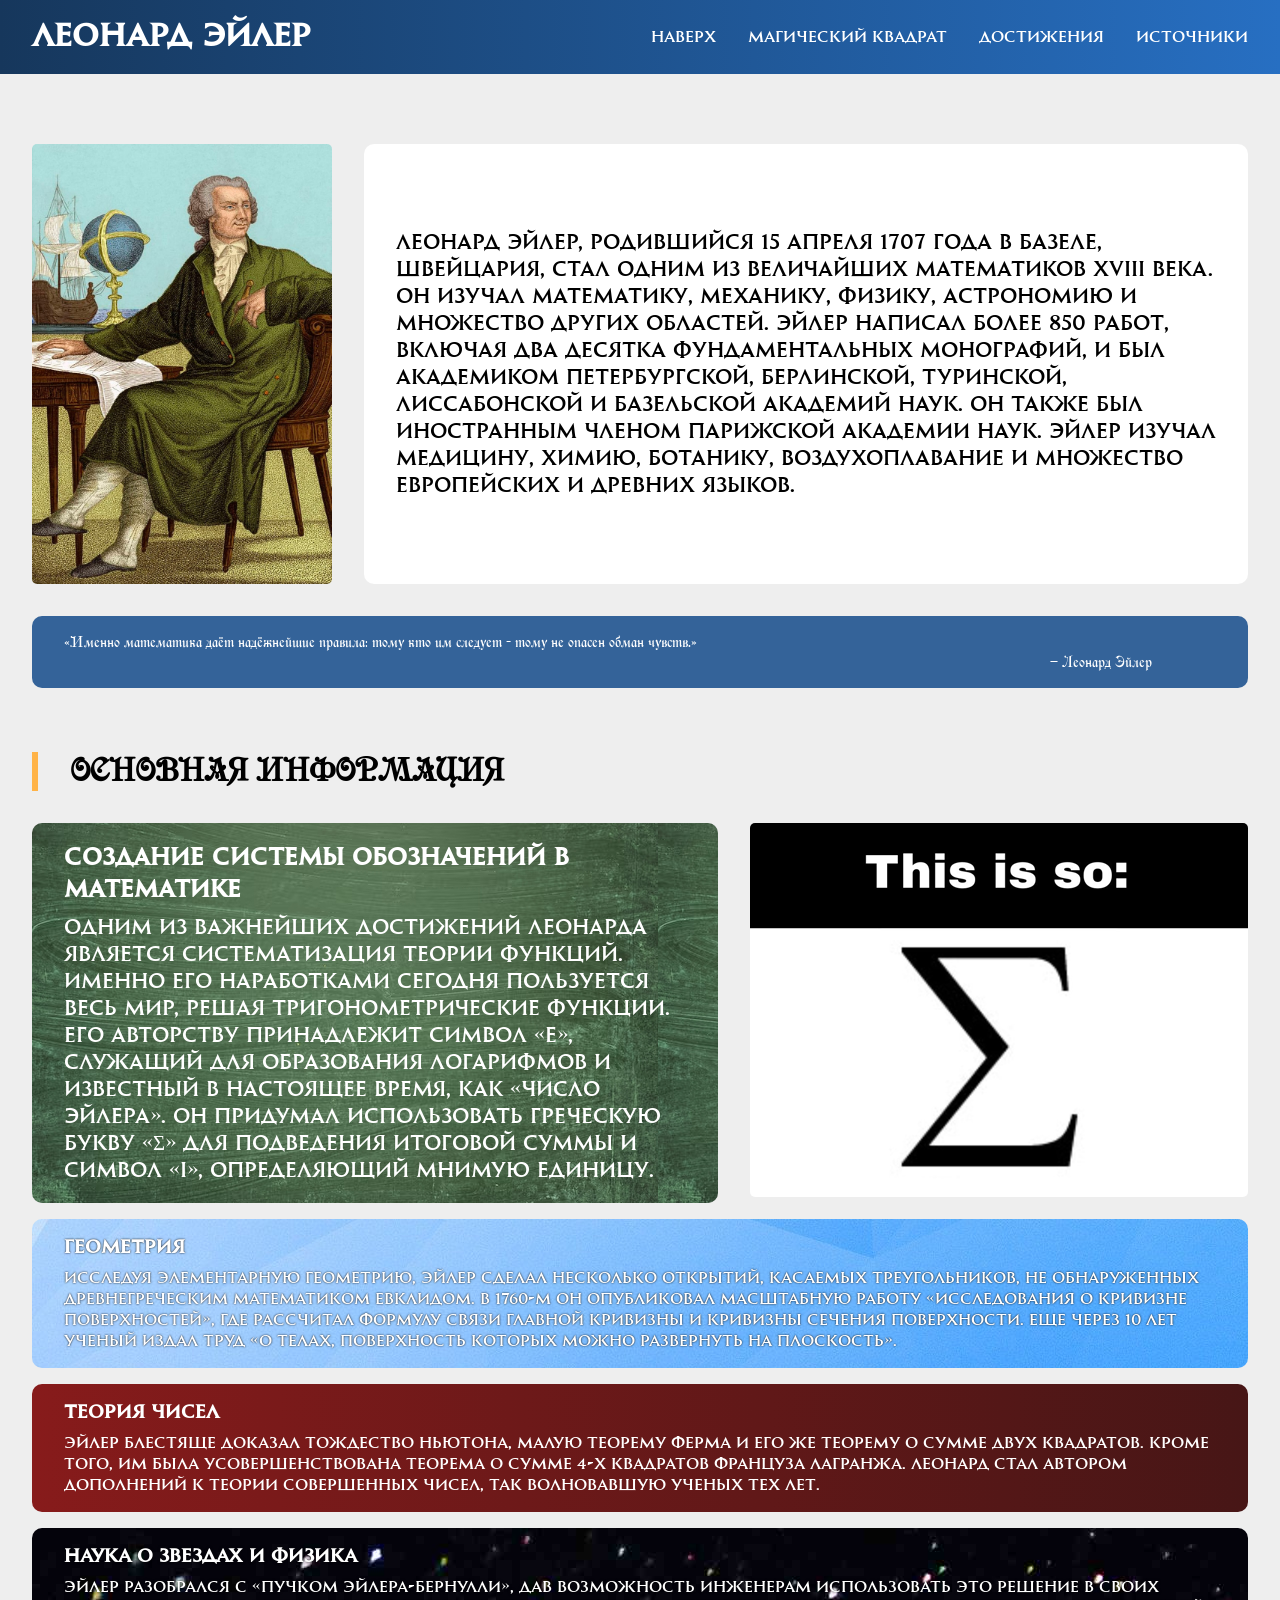
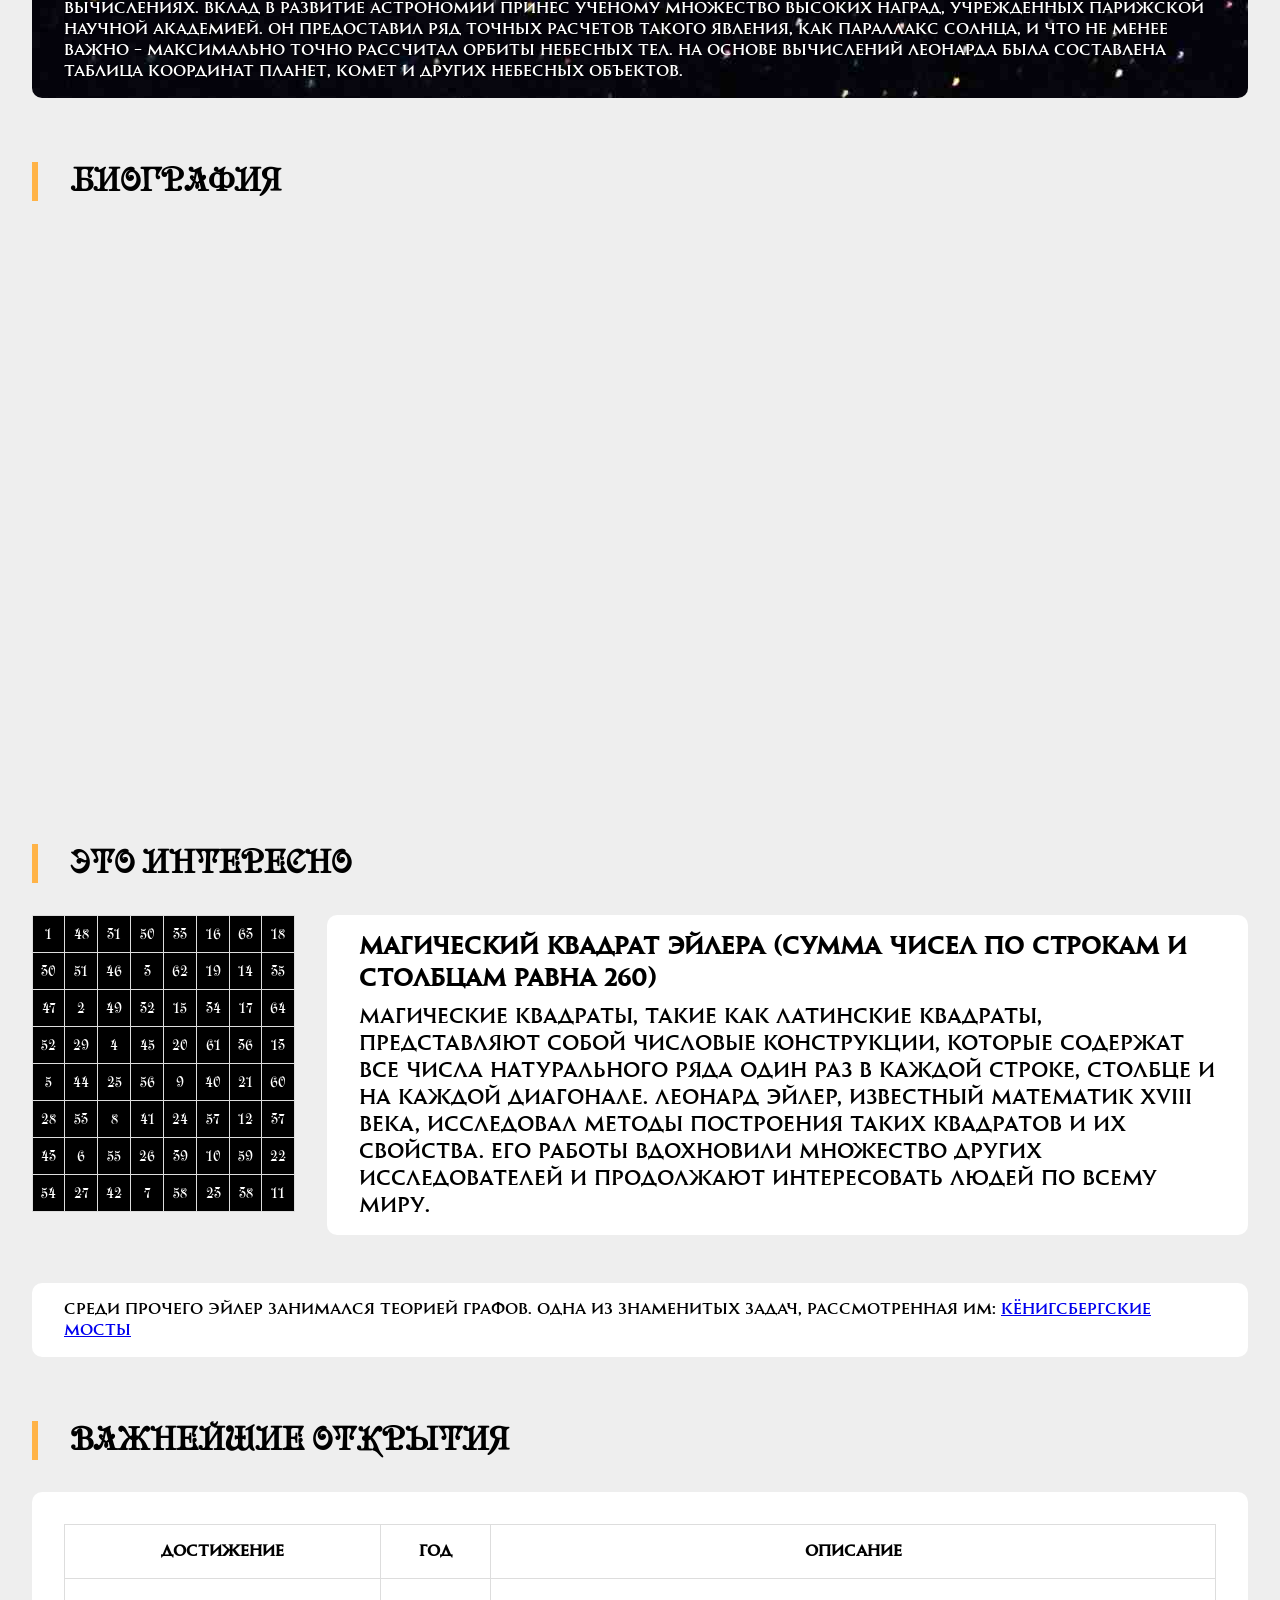
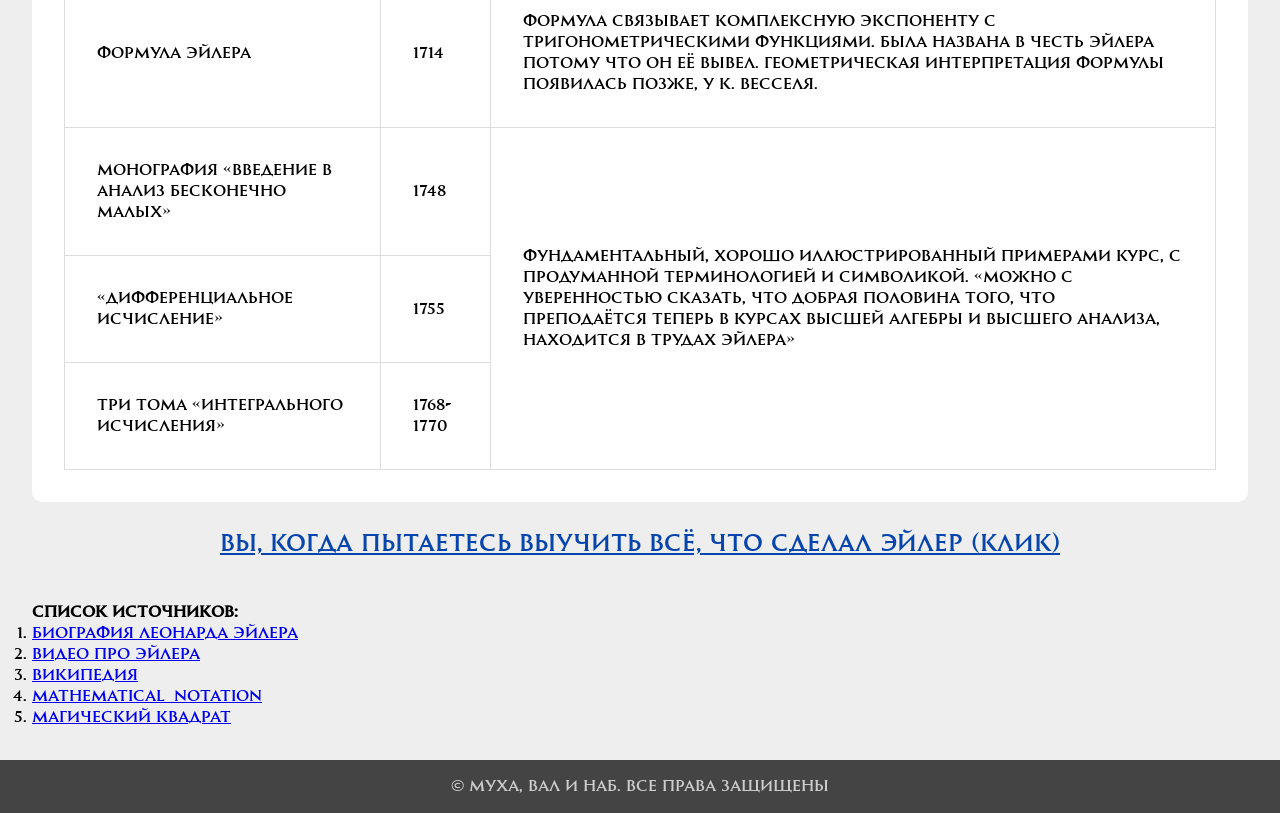
==== commit c45fc4db: "Update index.html" ====
--- a/index.html
+++ b/index.html
@@ -5,7 +5,7 @@
         <meta charset="UTF-8">
         <meta name="viewport" content="width=device-width, initial-scale=1.0">
         <link rel="stylesheet" href="style.css">
-        <title>Название</title>
+        <title>Леонард Эйлер</title>
     </head>
     
     <body>
--- a/style.css
+++ b/style.css
@@ -12,6 +12,9 @@
 @font-face {
     font-family: 'preciosa';
     src: url('assets/fonts/Preciosa.ttf') format('truetype');
+}
+
+@font-face {
     font-family: 'Rome';
     src: url('assets/fonts/STRomeTrial-Medium.ttf') format('truetype');
 }
@@ -19,7 +22,6 @@
 @import url('https://fonts.googleapis.com/css2?family=Open+Sans:wght@400;700&display=swap');
 
 header {
-    font-family: 'preciosa', sans-serif;
     z-index: 1000;
     position: fixed;
     top: 0;
@@ -101,10 +103,10 @@
     margin: 3rem 0rem;
 }
 
-
 #euler {
     width: 300px;
-    hight: 440px;
+    height: 440px;
+    max-width: 100%;
 }
 
 #intro {
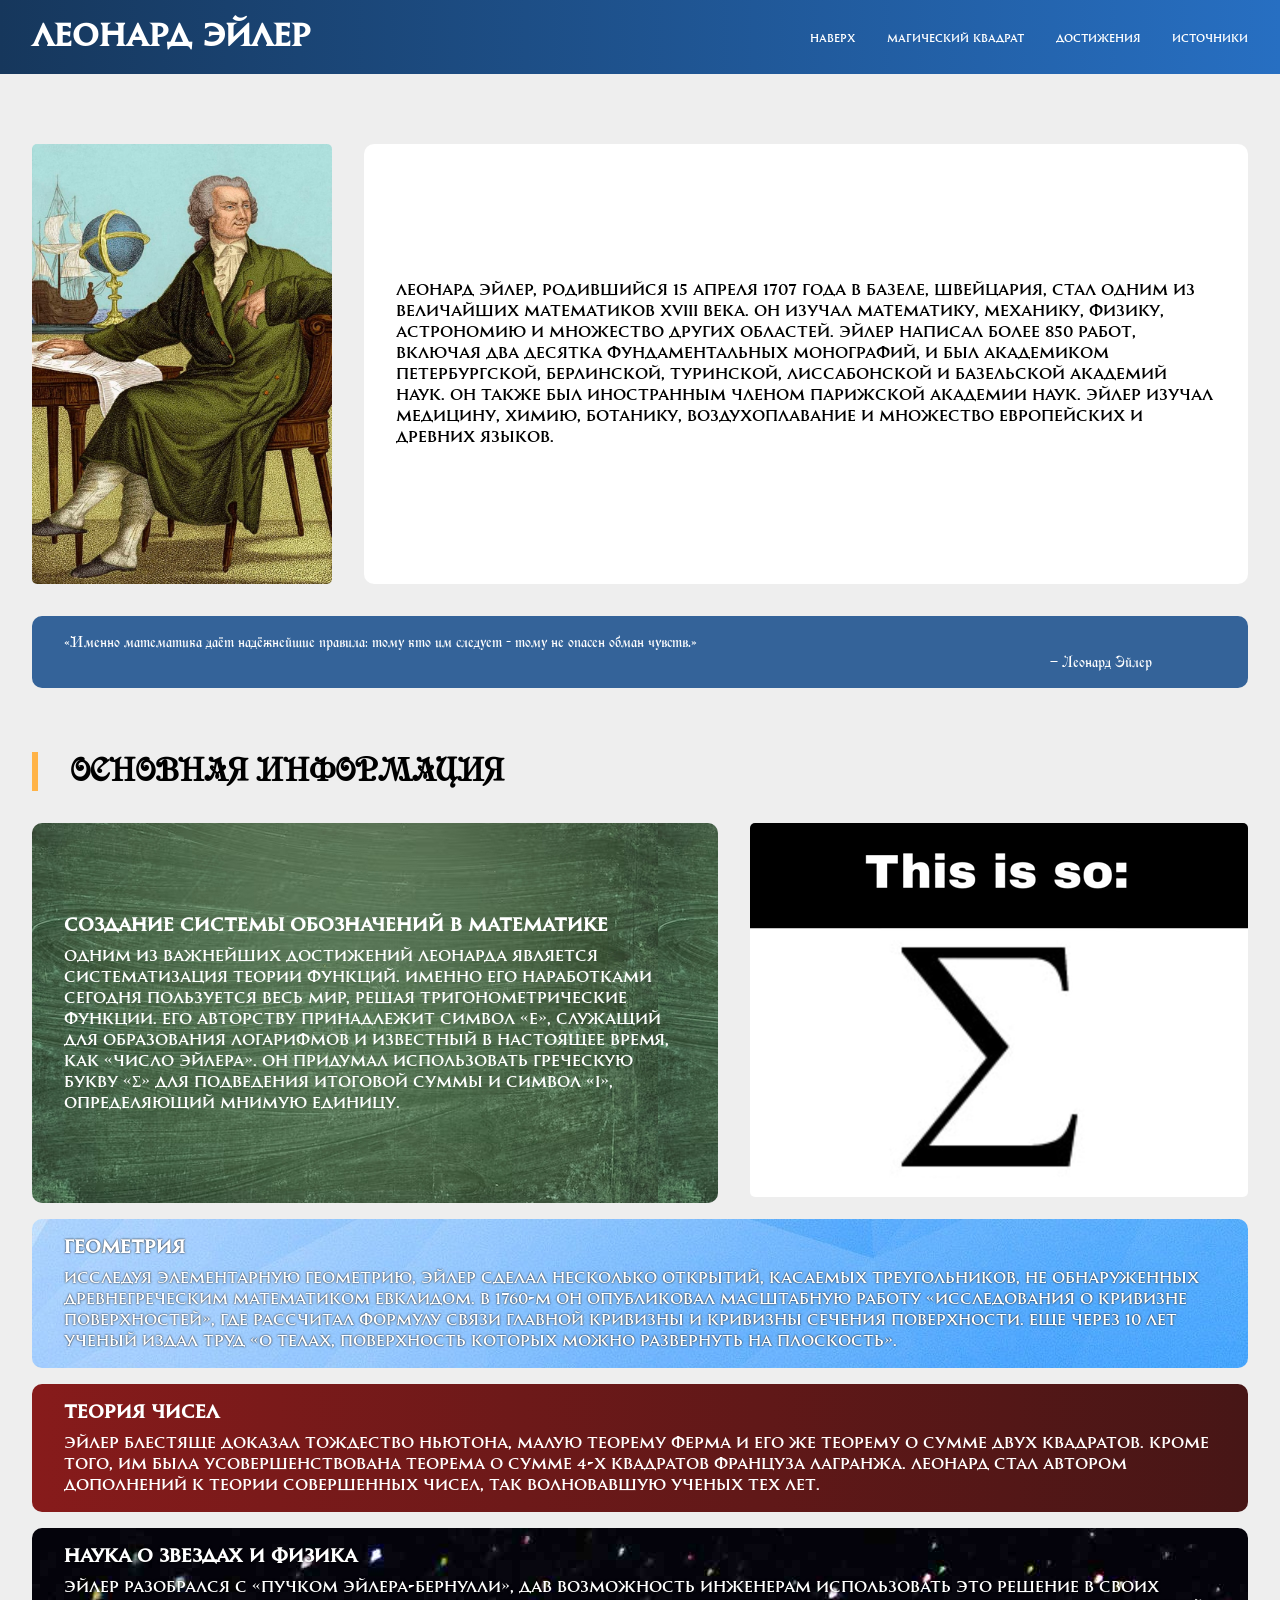
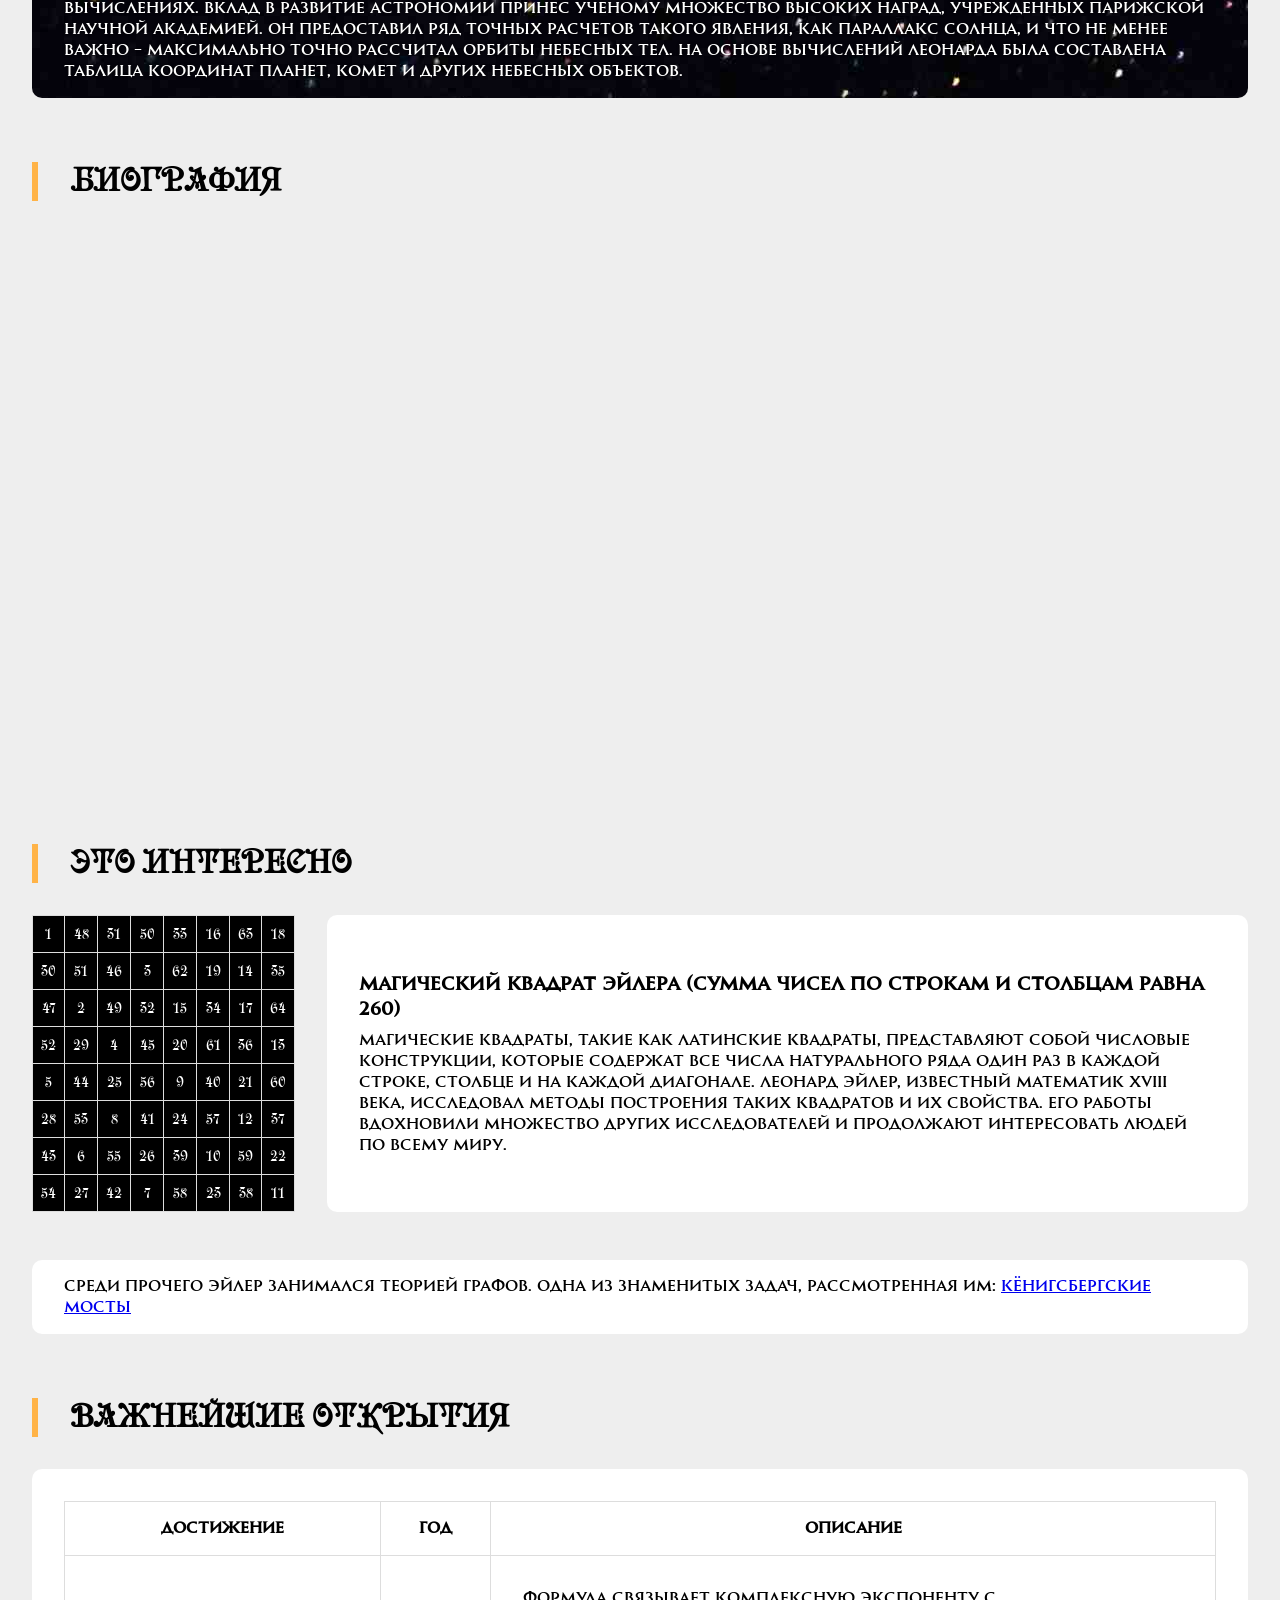
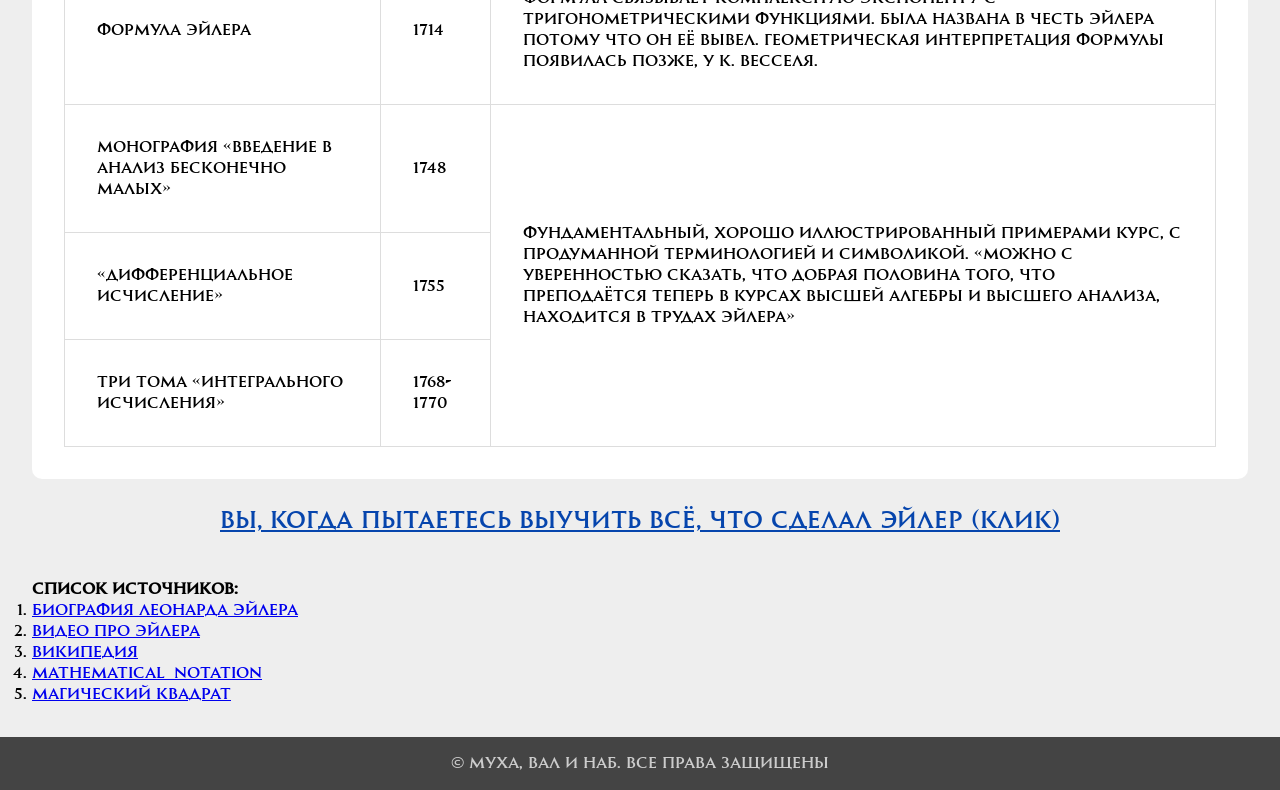
==== commit a2b572a1: "Update index.html" ====
--- a/index.html
+++ b/index.html
@@ -10,7 +10,7 @@
     
     <body>
                     <!-- Телепорт в начало страницы (навигация) -->
-        <div id="top"></div>
+        <div id="tp_top"></div>
         
                     <!-- Фиксированная шапка -->
         <header>
@@ -20,10 +20,10 @@
             
             <nav>
                 <ul>
-                    <li> <a href="#top">Наверх</a> </li>
-                    <li> <a href="#sq_table">Магический квадрат</a> </li>
-                    <li> <a href="#disc">Достижения</a> </li>
-                    <li> <a href="#sources">Источники</a> </li>
+                    <li> <a href="#tp_top">Наверх</a> </li>
+                    <li> <a href="#tp_sq_table">Магический квадрат</a> </li>
+                    <li> <a href="#tp_disc">Достижения</a> </li>
+                    <li> <a href="#tp_sources">Источники</a> </li>
                 </ul>
             </nav>
         </header>
@@ -91,7 +91,7 @@
                 <iframe src="https://rutube.ru/play/embed/0e99a27dce3455c94628c81f3c180e5d/" allowfullscreen> Видео про Эйлера </iframe>
             </div>
 
-            <h1 class="yellow_line">ЭТО ИНТЕРЕСНО</h1>
+            <h1 id="tp_sq_table" class="yellow_line">ЭТО ИНТЕРЕСНО</h1>
 
                         <!-- Магический квадрат с текстом -->
             <div class="blocks_to_row">  
@@ -121,10 +121,10 @@
                 Среди прочего Эйлер занимался теорией графов. Одна из знаменитых задач, рассмотренная им: <a href="https://rutube.ru/video/8096d80621cecfce7cf5776ad8ad9b78/?r=wd"> Кёнигсбергские мосты </a>
             </section>
 
-            <h1 class="yellow_line">ВАЖНЕЙШИЕ ОТКРЫТИЯ</h1>
+            <h1 id="tp_disc" class="yellow_line">ВАЖНЕЙШИЕ ОТКРЫТИЯ</h1>
 
                         <!-- Таблица -->
-            <section id="disc" class="table_section">
+            <section class="table_section">
                 <table> 
                     <thead>
                         <tr><th> Достижение </th> <th> Год </th> <th> Описание </th></tr>
@@ -149,7 +149,7 @@
                 </div>
             </div>
         
-            <div id="sources" class="source_list">
+            <div id="tp_sources" class="source_list">
                 <h4> Список источников: </h4>
                 <ol>
                     <li> <a href="https://biographe.ru/uchenie/leonard-eiler"> Биография Леонарда Эйлера </a> </li>
--- a/style.css
+++ b/style.css
@@ -54,6 +54,7 @@
     color: white;
     text-decoration: none;
     transition: 0.2s;
+    font-size: 0.7rem;
 }
 
 nav a:hover {        /* Подсветка текста жёлтым при наведении */
@@ -134,7 +135,7 @@
     flex-direction: column;
     justify-content: center;
     margin: 0;
-    font-size: 1.3rem;
+    font-size: 1rem;
 }
 
 .container {
